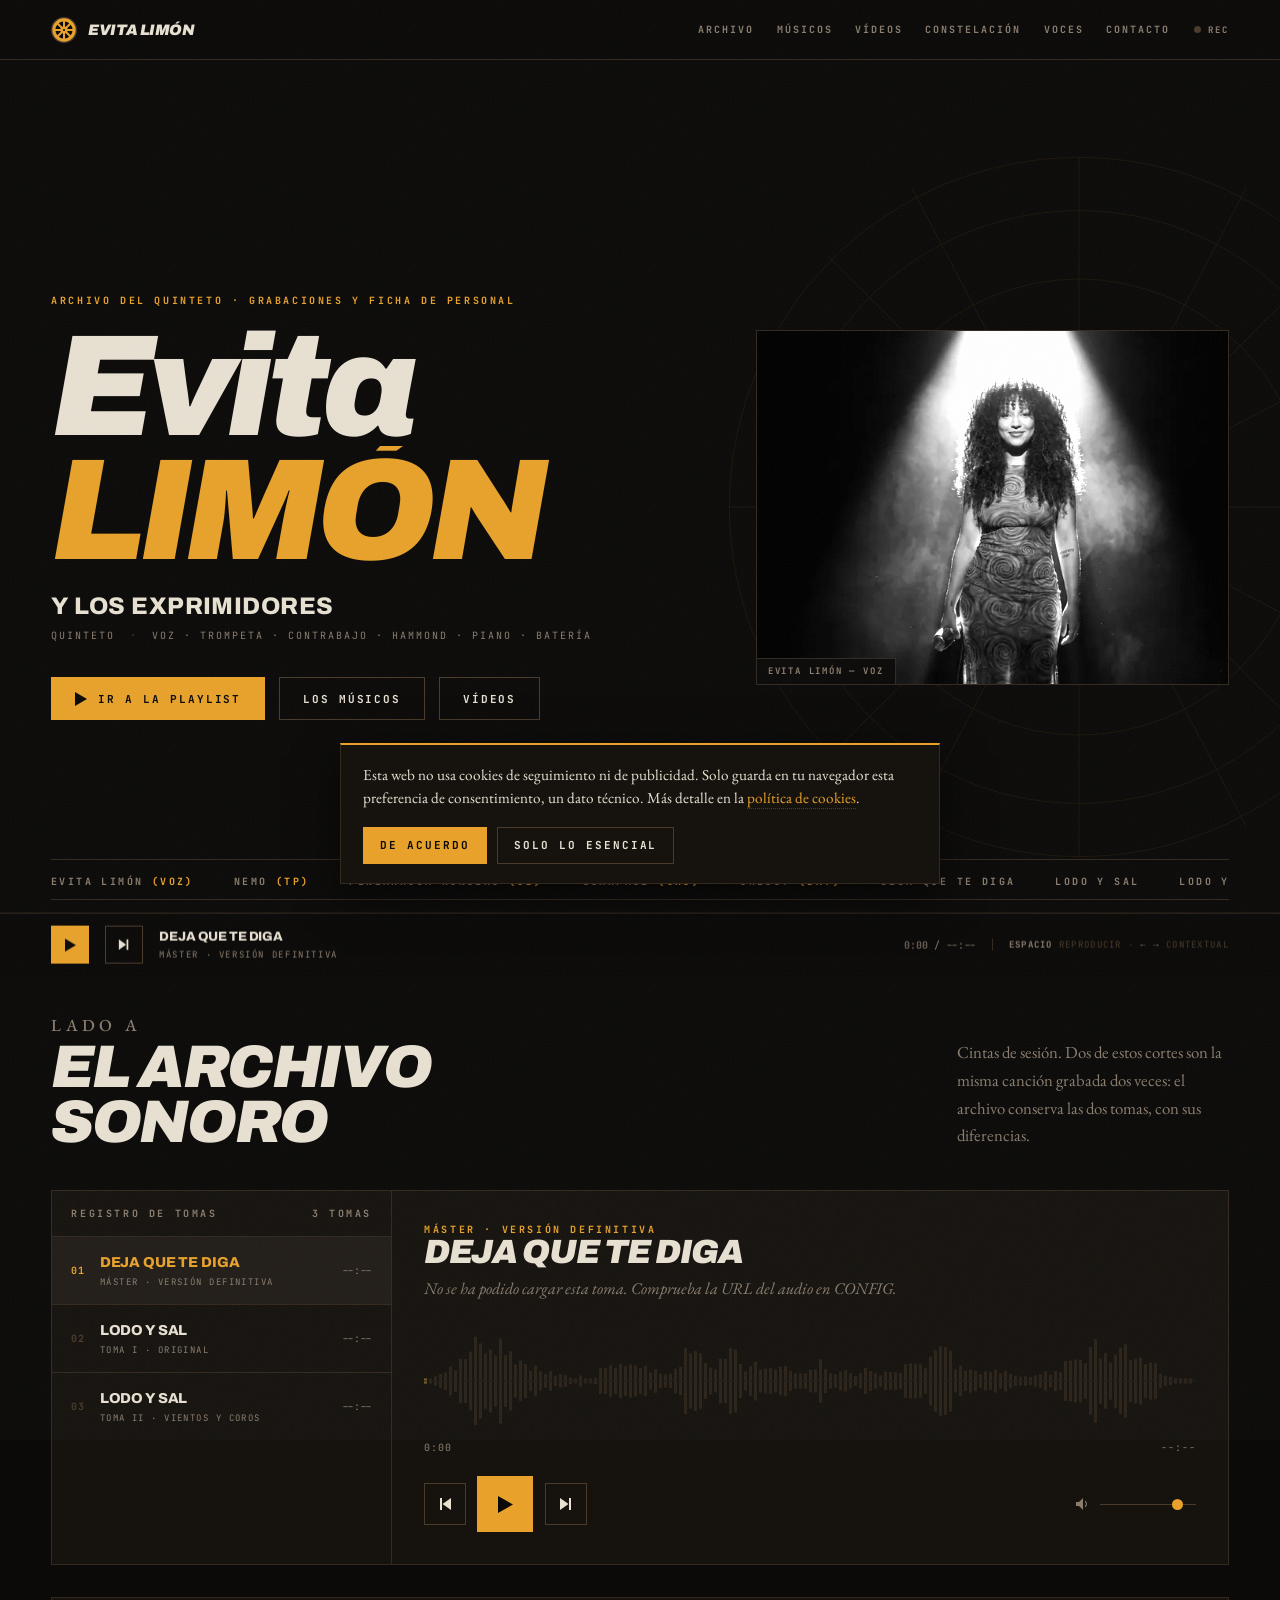
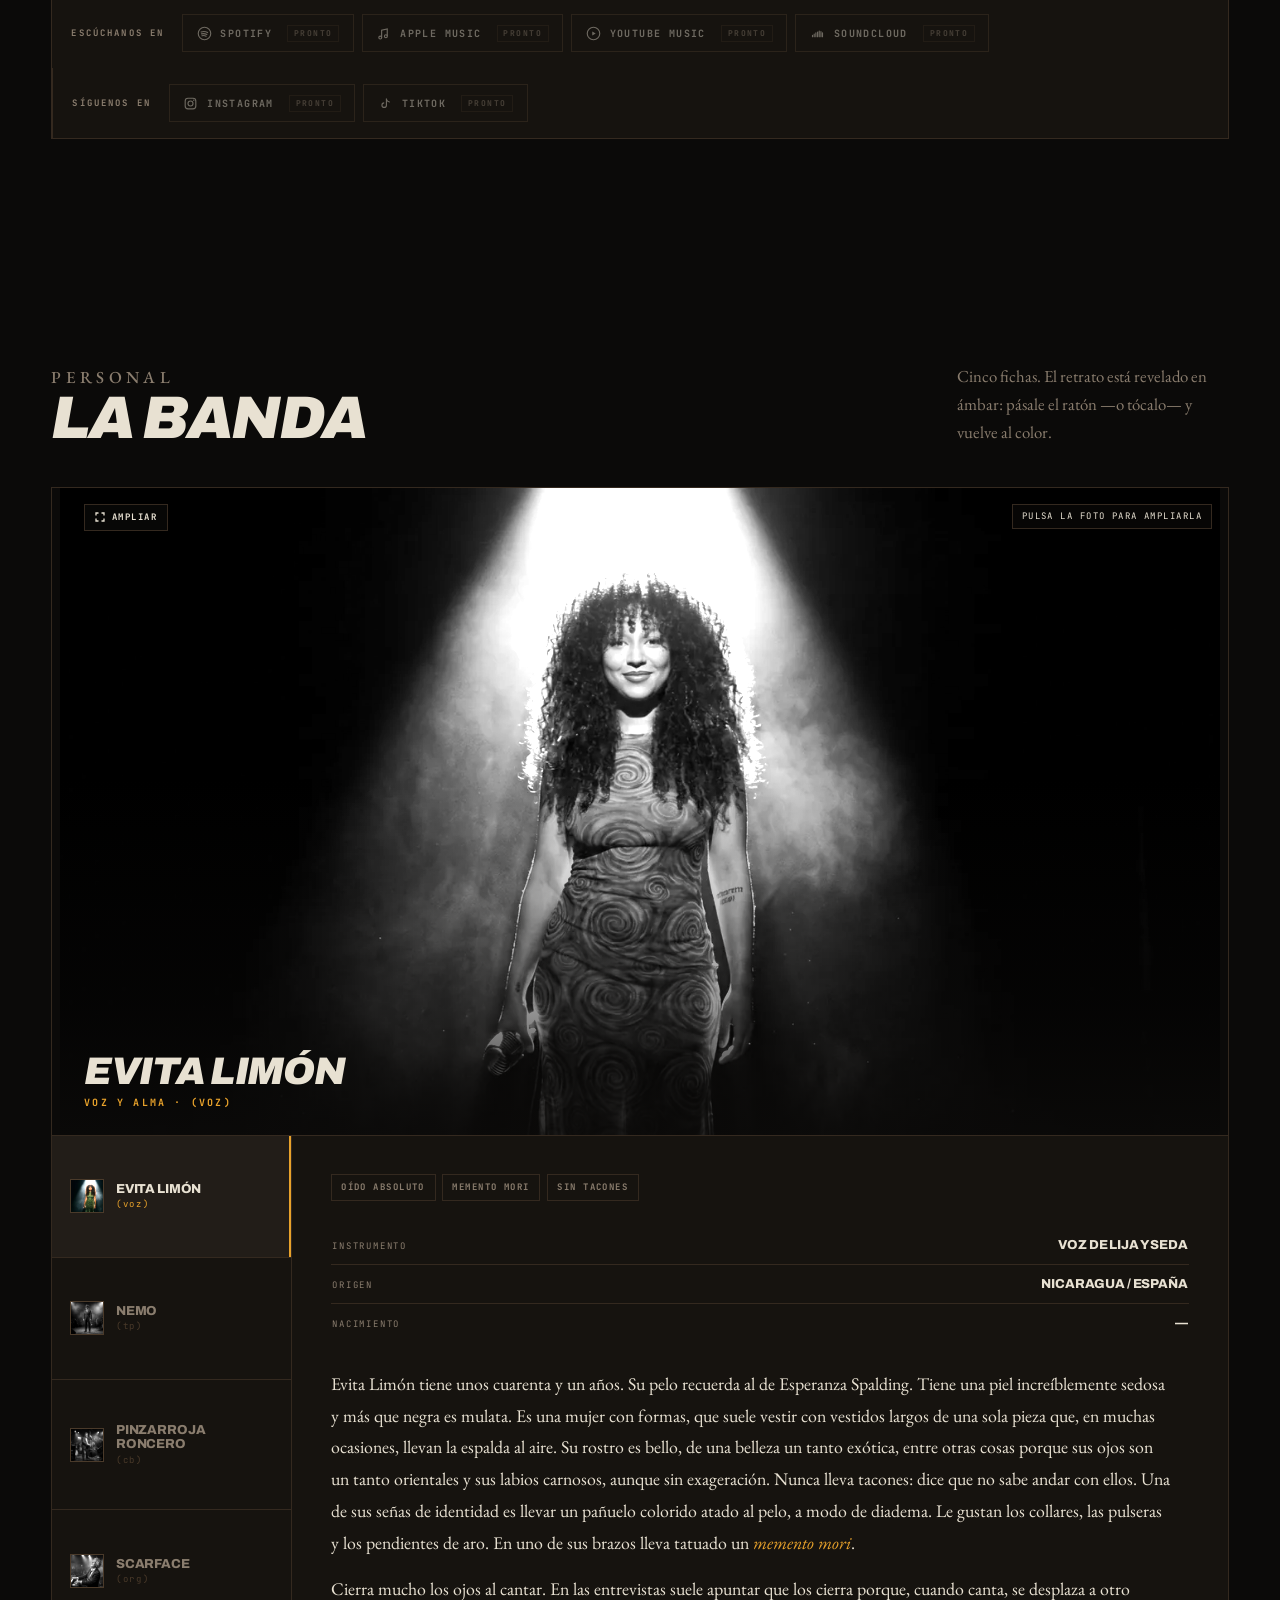
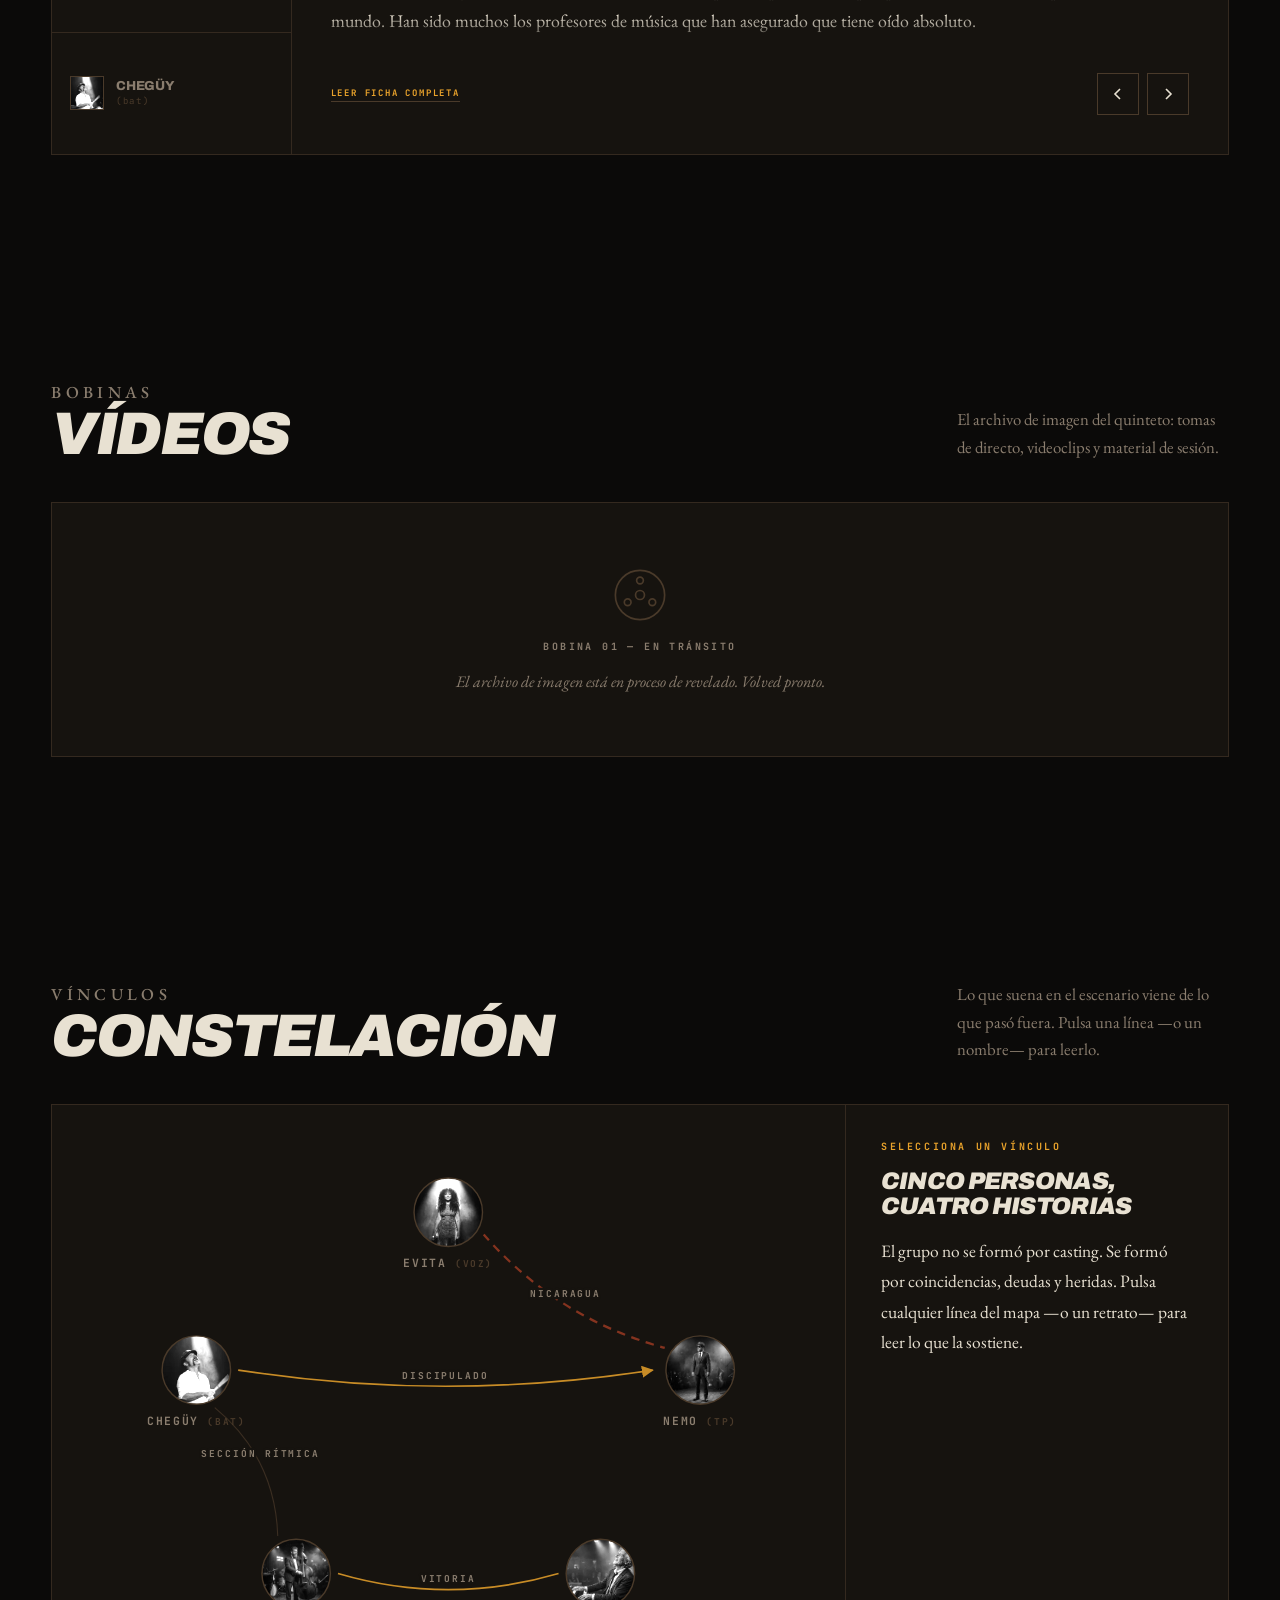
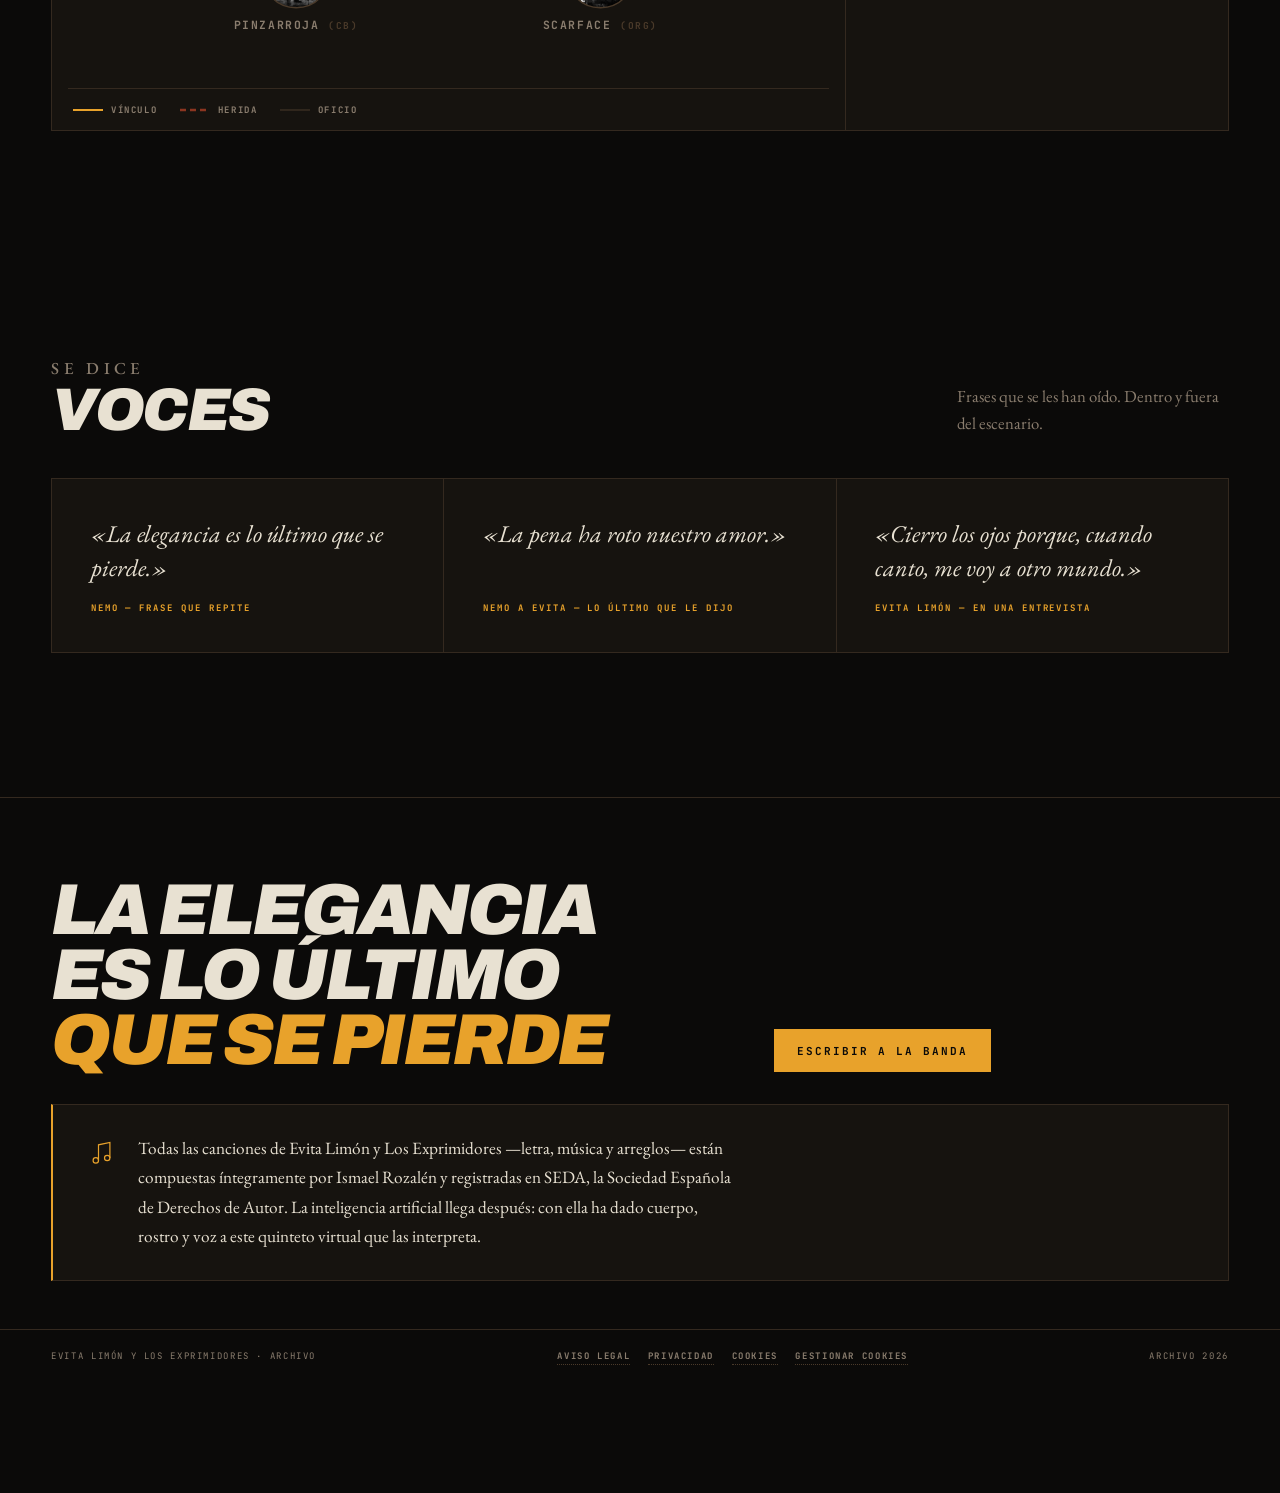
==== index.html @ 7e4791e3 "Add files via upload" ====
<!DOCTYPE html>
<html lang="es">
<head>
<meta charset="utf-8">
<meta name="viewport" content="width=device-width, initial-scale=1">
<title>Evita Limón y Los Exprimidores — Archivo</title>
<meta name="description" content="Archivo sonoro y ficha de personal del quinteto Evita Limón y Los Exprimidores.">
<meta property="og:title" content="Evita Limón y Los Exprimidores">
<meta property="og:description" content="Archivo sonoro y ficha de personal del quinteto.">
<meta property="og:type" content="website">
<link rel="canonical" href="https://evita-limon.com/">
<meta property="og:url" content="https://evita-limon.com/">
<meta property="og:image" content="https://evita-limon.com/img/evita-01-1400.webp">
<link rel="icon" href="data:image/svg+xml,<svg xmlns='http://www.w3.org/2000/svg' viewBox='0 0 100 100'><circle cx='50' cy='50' r='46' fill='%230b0a09'/><circle cx='50' cy='50' r='40' fill='none' stroke='%23e8a22b' stroke-width='4'/><g stroke='%23e8a22b' stroke-width='3'><path d='M50 14V86M14 50H86M25 25L75 75M75 25L25 75'/></g><circle cx='50' cy='50' r='9' fill='%230b0a09' stroke='%23e8a22b' stroke-width='3'/></svg>">

<style>
/* Tipografías autoalojadas (subconjunto latino): la web ya no llama a ningún servidor externo */
@font-face { font-family: 'Archivo'; font-style: italic; font-weight: 800; font-stretch: 100%; font-display: swap; src:url(fonts/Archivo-800i.woff2) format('woff2'); unicode-range: U+0000-00FF, U+0131, U+0152-0153, U+02BB-02BC, U+02C6, U+02DA, U+02DC, U+0304, U+0308, U+0329, U+2000-206F, U+20AC, U+2122, U+2191, U+2193, U+2212, U+2215, U+FEFF, U+FFFD; }
@font-face { font-family: 'Archivo'; font-style: italic; font-weight: 900; font-stretch: 100%; font-display: swap; src:url(fonts/Archivo-900i.woff2) format('woff2'); unicode-range: U+0000-00FF, U+0131, U+0152-0153, U+02BB-02BC, U+02C6, U+02DA, U+02DC, U+0304, U+0308, U+0329, U+2000-206F, U+20AC, U+2122, U+2191, U+2193, U+2212, U+2215, U+FEFF, U+FFFD; }
@font-face { font-family: 'Archivo'; font-style: normal; font-weight: 400; font-stretch: 100%; font-display: swap; src:url(fonts/Archivo-400.woff2) format('woff2'); unicode-range: U+0000-00FF, U+0131, U+0152-0153, U+02BB-02BC, U+02C6, U+02DA, U+02DC, U+0304, U+0308, U+0329, U+2000-206F, U+20AC, U+2122, U+2191, U+2193, U+2212, U+2215, U+FEFF, U+FFFD; }
@font-face { font-family: 'Archivo'; font-style: normal; font-weight: 600; font-stretch: 100%; font-display: swap; src:url(fonts/Archivo-600.woff2) format('woff2'); unicode-range: U+0000-00FF, U+0131, U+0152-0153, U+02BB-02BC, U+02C6, U+02DA, U+02DC, U+0304, U+0308, U+0329, U+2000-206F, U+20AC, U+2122, U+2191, U+2193, U+2212, U+2215, U+FEFF, U+FFFD; }
@font-face { font-family: 'Archivo'; font-style: normal; font-weight: 800; font-stretch: 100%; font-display: swap; src:url(fonts/Archivo-800.woff2) format('woff2'); unicode-range: U+0000-00FF, U+0131, U+0152-0153, U+02BB-02BC, U+02C6, U+02DA, U+02DC, U+0304, U+0308, U+0329, U+2000-206F, U+20AC, U+2122, U+2191, U+2193, U+2212, U+2215, U+FEFF, U+FFFD; }
@font-face { font-family: 'Archivo'; font-style: normal; font-weight: 900; font-stretch: 100%; font-display: swap; src:url(fonts/Archivo-900.woff2) format('woff2'); unicode-range: U+0000-00FF, U+0131, U+0152-0153, U+02BB-02BC, U+02C6, U+02DA, U+02DC, U+0304, U+0308, U+0329, U+2000-206F, U+20AC, U+2122, U+2191, U+2193, U+2212, U+2215, U+FEFF, U+FFFD; }
@font-face { font-family: 'EB Garamond'; font-style: italic; font-weight: 400; font-display: swap; src:url(fonts/EBGaramond-400i.woff2) format('woff2'); unicode-range: U+0000-00FF, U+0131, U+0152-0153, U+02BB-02BC, U+02C6, U+02DA, U+02DC, U+0304, U+0308, U+0329, U+2000-206F, U+20AC, U+2122, U+2191, U+2193, U+2212, U+2215, U+FEFF, U+FFFD; }
@font-face { font-family: 'EB Garamond'; font-style: italic; font-weight: 500; font-display: swap; src:url(fonts/EBGaramond-500i.woff2) format('woff2'); unicode-range: U+0000-00FF, U+0131, U+0152-0153, U+02BB-02BC, U+02C6, U+02DA, U+02DC, U+0304, U+0308, U+0329, U+2000-206F, U+20AC, U+2122, U+2191, U+2193, U+2212, U+2215, U+FEFF, U+FFFD; }
@font-face { font-family: 'EB Garamond'; font-style: normal; font-weight: 400; font-display: swap; src:url(fonts/EBGaramond-400.woff2) format('woff2'); unicode-range: U+0000-00FF, U+0131, U+0152-0153, U+02BB-02BC, U+02C6, U+02DA, U+02DC, U+0304, U+0308, U+0329, U+2000-206F, U+20AC, U+2122, U+2191, U+2193, U+2212, U+2215, U+FEFF, U+FFFD; }
@font-face { font-family: 'EB Garamond'; font-style: normal; font-weight: 500; font-display: swap; src:url(fonts/EBGaramond-500.woff2) format('woff2'); unicode-range: U+0000-00FF, U+0131, U+0152-0153, U+02BB-02BC, U+02C6, U+02DA, U+02DC, U+0304, U+0308, U+0329, U+2000-206F, U+20AC, U+2122, U+2191, U+2193, U+2212, U+2215, U+FEFF, U+FFFD; }
@font-face { font-family: 'JetBrains Mono'; font-style: normal; font-weight: 400; font-display: swap; src:url(fonts/JetBrainsMono-400.woff2) format('woff2'); unicode-range: U+0000-00FF, U+0131, U+0152-0153, U+02BB-02BC, U+02C6, U+02DA, U+02DC, U+0304, U+0308, U+0329, U+2000-206F, U+20AC, U+2122, U+2191, U+2193, U+2212, U+2215, U+FEFF, U+FFFD; }
@font-face { font-family: 'JetBrains Mono'; font-style: normal; font-weight: 700; font-display: swap; src:url(fonts/JetBrainsMono-700.woff2) format('woff2'); unicode-range: U+0000-00FF, U+0131, U+0152-0153, U+02BB-02BC, U+02C6, U+02DA, U+02DC, U+0304, U+0308, U+0329, U+2000-206F, U+20AC, U+2122, U+2191, U+2193, U+2212, U+2215, U+FEFF, U+FFFD; }
</style>

<style>
/* ══════════════════════════════════════════════════════════════════
   SISTEMA — Archivo Exprimidores
   Negro cálido de cinta magnética · ámbar limón · hueso de funda de vinilo
   ══════════════════════════════════════════════════════════════════ */
:root{
  --ink:      #0b0a09;   /* negro cálido, leader de cinta */
  --ink-2:    #16130f;   /* paneles */
  --ink-3:    #221d18;   /* superficies elevadas */
  --line:     #34291f;   /* filete cálido */
  --line-2:   #4a3a2a;
  --muted:    #8a7d6e;   /* metadatos apagados */
  --bone:     #e8e1d2;   /* papel de funda: la prosa vive aquí */
  --amber:    #e8a22b;   /* limón-ámbar */
  --zest:     #f5c542;   /* ralladura, solo acentos vivos */
  --oxblood:  #8c3520;   /* la cicatriz, la herida: uso escasísimo */

  --f-display: 'Archivo', 'Helvetica Neue', Arial, system-ui, sans-serif;
  --f-mono:    'JetBrains Mono', ui-monospace, SFMono-Regular, Menlo, monospace;
  --f-prose:   'EB Garamond', 'Iowan Old Style', Georgia, serif;

  /* archivo en blanco y negro; el color se revela al pasar el cursor */
  --duo: grayscale(1) brightness(1.32) contrast(1.04);
  --duo-off: brightness(1.26) saturate(1.05);

  --pad: clamp(1.25rem, 4vw, 4rem);
  --maxw: 1280px;
  --nav-h: 60px;
}

*{box-sizing:border-box;margin:0;padding:0}
html{scroll-behavior:smooth;scroll-padding-top:calc(var(--nav-h) + 16px);-webkit-text-size-adjust:100%}
body{
  background:var(--ink);color:var(--bone);
  font-family:var(--f-display);
  font-synthesis-weight:none;
  -webkit-font-smoothing:antialiased;
  overflow-x:hidden;
  padding-bottom:96px; /* hueco para el dock */
}
::selection{background:var(--amber);color:var(--ink)}
img{display:block;max-width:100%}
button{font:inherit;color:inherit;background:none;border:0;cursor:pointer}
a{color:inherit;text-decoration:none}
:focus-visible{outline:2px solid var(--zest);outline-offset:3px}

/* — grano de película, fijo sobre todo — */
.grain{
  position:fixed;inset:-60%;z-index:200;pointer-events:none;opacity:.045;
  background-image:url("data:image/svg+xml;utf8,<svg xmlns='http://www.w3.org/2000/svg' width='240' height='240'><filter id='n'><feTurbulence type='fractalNoise' baseFrequency='0.82' numOctaves='3' stitchTiles='stitch'/></filter><rect width='240' height='240' filter='url(%23n)'/></svg>");
  animation:grain 7s steps(8) infinite;
}
@keyframes grain{
  0%{transform:translate(0,0)}   12%{transform:translate(-4%,-3%)}
  25%{transform:translate(3%,-5%)} 37%{transform:translate(-2%,4%)}
  50%{transform:translate(-5%,2%)} 62%{transform:translate(4%,3%)}
  75%{transform:translate(-3%,-4%)} 87%{transform:translate(5%,-2%)}
  100%{transform:translate(0,0)}
}

/* — tipografía compartida — */
.eyebrow{
  font-family:var(--f-mono);font-size:.625rem;font-weight:700;
  letter-spacing:.26em;text-transform:uppercase;color:var(--muted);
}
.eyebrow--amber{color:var(--amber)}
.h-sec{
  font-family:var(--f-display);font-weight:900;font-style:italic;
  font-size:clamp(2rem,5.5vw,3.75rem);letter-spacing:-.04em;
  text-transform:uppercase;line-height:.92;color:var(--bone);
}
.rule{height:1px;background:var(--line);border:0}

/* ══ MARCA: media rodaja de limón que también es un surco de vinilo ══ */
.mark{display:block;overflow:visible}
.mark circle,.mark path,.mark line{vector-effect:non-scaling-stroke}
.mark--spin{animation:spin 6s linear infinite}
@keyframes spin{to{transform:rotate(360deg)}}

/* ══ NAV ══ */
.nav{
  position:sticky;top:0;z-index:100;height:var(--nav-h);
  display:flex;align-items:center;gap:1.5rem;
  padding:0 var(--pad);
  background:color-mix(in srgb, var(--ink) 88%, transparent);
  backdrop-filter:blur(14px) saturate(140%);
  border-bottom:1px solid var(--line);
}
.nav__brand{display:flex;align-items:center;gap:.7rem;flex-shrink:0}
.nav__brand svg{width:26px;height:26px;transform-origin:50% 50%}
.nav__brand b{
  font-weight:900;font-style:italic;text-transform:uppercase;
  letter-spacing:-.03em;font-size:.95rem;
}
.nav__links{display:flex;gap:1.4rem;margin-left:auto}
.nav__links a{
  font-family:var(--f-mono);font-size:.625rem;font-weight:700;
  letter-spacing:.2em;text-transform:uppercase;color:var(--muted);
  padding:.35rem 0;border-bottom:1px solid transparent;transition:color .25s,border-color .25s;
}
.nav__links a:hover{color:var(--bone);border-bottom-color:var(--amber)}
@media(max-width:760px){.nav__links{display:none}.rec{margin-left:auto}}
.rec{
  display:flex;align-items:center;gap:.45rem;flex-shrink:0;
  font-family:var(--f-mono);font-size:.5625rem;font-weight:700;letter-spacing:.2em;
  color:var(--muted);transition:color .3s;
}
.rec__dot{width:7px;height:7px;border-radius:50%;background:var(--line-2);transition:background .3s,box-shadow .3s}
.rec.on{color:var(--zest)}
.rec.on .rec__dot{background:var(--oxblood);box-shadow:0 0 0 0 rgba(140,53,32,.7);animation:blink 1.6s ease-out infinite}
@keyframes blink{
  0%{box-shadow:0 0 0 0 rgba(232,162,43,.6);background:var(--zest)}
  70%{box-shadow:0 0 0 9px rgba(232,162,43,0);background:var(--oxblood)}
  100%{box-shadow:0 0 0 0 rgba(232,162,43,0);background:var(--zest)}
}

/* ══ HERO ══ */
.hero{
  position:relative;padding:clamp(3rem,8vw,6rem) var(--pad) 0;
  max-width:var(--maxw);margin:0 auto;
  min-height:calc(100svh - var(--nav-h));
  display:flex;flex-direction:column;
}
.hero__ghost{
  position:absolute;right:-14%;top:8%;width:min(70vw,760px);opacity:.07;pointer-events:none;
  color:var(--amber);transform-origin:50% 50%;
}
.hero__grid{display:grid;grid-template-columns:1fr;gap:clamp(2rem,5vw,4rem);align-items:center;flex:1;position:relative;z-index:1}
@media(min-width:920px){.hero__grid{grid-template-columns:1.15fr .85fr}}

.hero__title{margin:.9rem 0 0}
.hero__title span{display:block;overflow:hidden;padding:.18em 0 .02em}
.hero__title i{
  display:block;font-style:italic;font-weight:900;
  font-size:clamp(3.4rem,13vw,9rem);line-height:.82;letter-spacing:-.055em;
  color:var(--bone);
  transform:translateY(105%);animation:rise .9s cubic-bezier(.2,.8,.2,1) forwards;
}
.hero__title span:nth-child(2) i{animation-delay:.09s;color:var(--amber)}
@keyframes rise{to{transform:translateY(0)}}
.hero__sub{
  margin-top:1.4rem;font-family:var(--f-display);font-weight:800;
  text-transform:uppercase;letter-spacing:.02em;
  font-size:clamp(1rem,2.4vw,1.5rem);color:var(--bone);
  opacity:0;animation:fade .8s .5s forwards;
}
@keyframes fade{to{opacity:1}}
.hero__meta{
  margin-top:.6rem;display:flex;flex-wrap:wrap;gap:.4rem .9rem;
  opacity:0;animation:fade .8s .65s forwards;
}
.hero__meta span{font-family:var(--f-mono);font-size:.625rem;letter-spacing:.2em;text-transform:uppercase;color:var(--muted)}
.hero__meta span+span::before{content:"·";margin-right:.9rem;color:var(--line-2)}
.hero__cta{
  margin-top:2.2rem;display:flex;flex-wrap:wrap;gap:.9rem;align-items:center;
  opacity:0;animation:fade .8s .8s forwards;
}
.btn{
  display:inline-flex;align-items:center;gap:.7rem;
  padding:.85rem 1.4rem;border:1px solid var(--amber);background:var(--amber);color:var(--ink);
  font-family:var(--f-mono);font-size:.6875rem;font-weight:700;letter-spacing:.18em;text-transform:uppercase;
  transition:transform .18s,background .25s,color .25s;
}
.btn:hover{background:var(--zest);border-color:var(--zest)}
.btn:active{transform:translateY(1px)}
.btn--ghost{background:transparent;color:var(--bone);border-color:var(--line-2)}
.btn--ghost:hover{background:transparent;color:var(--amber);border-color:var(--amber)}

/* — retrato duotono: el archivo es ámbar; tócalo y se vuelve real — */
.plate{position:relative;border:1px solid var(--line);background:var(--ink);overflow:hidden}
.plate img{width:100%;height:100%;object-fit:cover;filter:var(--duo);transition:filter .7s ease, opacity .45s ease}
.plate::before{
  content:"";position:absolute;inset:0;z-index:2;pointer-events:none;
  background:radial-gradient(135% 115% at 45% 40%, transparent 58%, rgba(11,10,9,.62) 100%);
}
.plate.reveal img{filter:var(--duo-off)}
.plate__tag{
  position:absolute;z-index:3;left:0;bottom:0;
  padding:.4rem .7rem;background:var(--ink);border-top:1px solid var(--line);border-right:1px solid var(--line);
  font-family:var(--f-mono);font-size:.5625rem;font-weight:700;letter-spacing:.2em;text-transform:uppercase;color:var(--muted);
}
.hero__plate{aspect-ratio:4/3;max-height:66vh;margin-inline:auto;width:100%}


/* — cinta rodante — */
.ticker{
  margin-top:auto;border-top:1px solid var(--line);border-bottom:1px solid var(--line);
  overflow:hidden;white-space:nowrap;padding:.7rem 0;
}
.ticker__track{display:inline-flex;gap:2.5rem;animation:slide 38s linear infinite;will-change:transform}
.ticker:hover .ticker__track{animation-play-state:paused}
.ticker b{
  font-family:var(--f-mono);font-size:.625rem;font-weight:700;letter-spacing:.24em;text-transform:uppercase;color:var(--muted);
}
.ticker b em{font-style:normal;color:var(--amber)}
@keyframes slide{to{transform:translateX(-50%)}}

/* ══ SECCIONES ══ */
.sec{max-width:var(--maxw);margin:0 auto;padding:clamp(4rem,10vw,7rem) var(--pad)}
.sec__head{display:flex;align-items:flex-end;justify-content:space-between;gap:2rem;flex-wrap:wrap;margin-bottom:2.5rem}
.sec__head p{max-width:34ch;font-family:var(--f-prose);font-size:1.05rem;line-height:1.65;color:var(--muted)}

/* ══ ARCHIVO SONORO ══ */
.studio{
  display:grid;grid-template-columns:1fr;gap:0;
  border:1px solid var(--line);background:var(--ink-2);
}
@media(min-width:920px){.studio{grid-template-columns:340px 1fr}}

.tape{border-bottom:1px solid var(--line)}
@media(min-width:920px){.tape{border-bottom:0;border-right:1px solid var(--line)}}
.tape__hd{padding:1rem 1.2rem;border-bottom:1px solid var(--line);display:flex;justify-content:space-between;align-items:center}
.take{
  width:100%;display:grid;grid-template-columns:auto 1fr auto;gap:.9rem;align-items:center;
  padding:1rem 1.2rem;border-bottom:1px solid var(--line);text-align:left;
  transition:background .2s;
}
.take:last-child{border-bottom:0}
.take:hover{background:var(--ink-3)}
.take__n{font-family:var(--f-mono);font-size:.625rem;font-weight:700;color:var(--line-2);letter-spacing:.1em;transition:color .2s}
.take__t{font-weight:800;text-transform:uppercase;letter-spacing:-.01em;font-size:.9rem;line-height:1.2}
.take__k{display:block;font-family:var(--f-mono);font-size:.5625rem;font-weight:400;letter-spacing:.16em;color:var(--muted);margin-top:.3rem;text-transform:uppercase}
.take__d{font-family:var(--f-mono);font-size:.625rem;color:var(--muted)}
.take.on{background:var(--ink-3)}
.take.on .take__n{color:var(--amber)}
.take.on .take__t{color:var(--amber)}
.take__bars{display:inline-flex;gap:2px;align-items:flex-end;height:11px;width:13px}
.take__bars i{width:2px;background:var(--amber);height:20%;border-radius:1px}
.take.on.playing .take__bars i:nth-child(1){animation:eq .7s ease-in-out infinite alternate}
.take.on.playing .take__bars i:nth-child(2){animation:eq .55s .1s ease-in-out infinite alternate}
.take.on.playing .take__bars i:nth-child(3){animation:eq .82s .2s ease-in-out infinite alternate}
@keyframes eq{to{height:100%}}

.deck{padding:clamp(1.2rem,3vw,2rem);display:flex;flex-direction:column;gap:1.4rem}
.deck__now{display:flex;justify-content:space-between;align-items:flex-start;gap:1rem;flex-wrap:wrap}
.deck__title{font-weight:900;font-style:italic;text-transform:uppercase;letter-spacing:-.03em;font-size:clamp(1.4rem,3.4vw,2.1rem);line-height:1}
.deck__desc{font-family:var(--f-prose);font-style:italic;color:var(--muted);margin-top:.5rem;font-size:1.02rem}
canvas#wave{width:100%;height:120px;display:block;cursor:pointer;touch-action:none}
.deck__times{display:flex;justify-content:space-between;font-family:var(--f-mono);font-size:.625rem;color:var(--muted);letter-spacing:.1em}
.deck__ctrl{display:flex;align-items:center;gap:.7rem;flex-wrap:wrap}
.ico{
  width:42px;height:42px;display:grid;place-items:center;
  border:1px solid var(--line-2);color:var(--bone);transition:.2s;
}
.ico:hover{border-color:var(--amber);color:var(--amber)}
.ico--main{width:56px;height:56px;background:var(--amber);border-color:var(--amber);color:var(--ink)}
.ico--main:hover{background:var(--zest);border-color:var(--zest);color:var(--ink)}
.vol{display:flex;align-items:center;gap:.6rem;margin-left:auto}
input[type=range]{
  -webkit-appearance:none;appearance:none;width:96px;height:1px;background:var(--line-2);cursor:pointer;
}
input[type=range]::-webkit-slider-thumb{-webkit-appearance:none;width:11px;height:11px;background:var(--amber);border-radius:50%;cursor:pointer}
input[type=range]::-moz-range-thumb{width:11px;height:11px;background:var(--amber);border:0;border-radius:50%;cursor:pointer}

/* ══ CLIP DE 35 MM (botón dentro del retrato) ══ */
.clips{
  position:absolute;z-index:4;right:clamp(.8rem,2vw,1.4rem);top:50%;transform:translateY(-50%);
  display:flex;flex-direction:column;gap:.6rem;
}
.clipbtn{
  display:flex;flex-direction:column;align-items:center;gap:2px;
  width:52px;padding:.45rem .3rem .4rem;
  background:rgba(11,10,9,.78);border:1px solid var(--line-2);
  color:var(--amber);cursor:pointer;
  transition:border-color .25s,background .25s,transform .18s;
}
.clipbtn:hover{border-color:var(--amber);background:rgba(11,10,9,.92);transform:translateY(-50%) scale(1.05)}
.clips .clipbtn:hover{transform:scale(1.06)}
.clipbtn svg{width:34px;height:44px;display:block}
.clipbtn b{
  font-family:var(--f-mono);font-size:.5rem;font-weight:700;letter-spacing:.22em;text-transform:uppercase;
  color:var(--bone);
}
.clipbtn.on{border-color:var(--amber);background:var(--ink)}

/* escenario en modo película */
.card__plate video{
  position:absolute;inset:0;width:100%;height:100%;object-fit:contain;background:var(--ink);
}
.card__plate.film .plate img{display:none}
.card__plate.film .plate::before{background:none}
.card__plate:not(.film) video{display:none}
.film-exit{
  position:absolute;z-index:5;left:clamp(1rem,3vw,2rem);top:1rem;
  display:none;align-items:center;gap:.5rem;
  padding:.45rem .7rem;background:rgba(11,10,9,.78);border:1px solid var(--line);
  font-family:var(--f-mono);font-size:.5625rem;font-weight:700;letter-spacing:.18em;text-transform:uppercase;color:var(--bone);
  transition:.2s;
}
.film-exit:hover{border-color:var(--amber);color:var(--amber)}
.card__plate.film .film-exit{display:inline-flex}
.card__plate.film~.card__hint{display:none}
.card__plate.film #zoom{display:none}

/* ══ ESCÚCHANOS / SÍGUENOS ══ */
.listen{
  margin-top:2rem;border:1px solid var(--line);background:var(--ink-2);
  display:flex;flex-wrap:wrap;align-items:stretch;
}
.listen__grp{display:flex;flex-wrap:wrap;align-items:center;gap:.5rem;padding:1rem 1.2rem}
.listen__grp+.listen__grp{border-left:1px solid var(--line)}
@media(max-width:700px){
  .listen{flex-direction:column}
  .listen__grp+.listen__grp{border-left:0;border-top:1px solid var(--line)}
}
.listen__lbl{
  font-family:var(--f-mono);font-size:.5625rem;font-weight:700;letter-spacing:.24em;
  text-transform:uppercase;color:var(--muted);margin-right:.6rem;
}
.plat{
  display:inline-flex;align-items:center;gap:.55rem;
  padding:.6rem .85rem;border:1px solid var(--line-2);color:var(--bone);
  font-family:var(--f-mono);font-size:.625rem;font-weight:700;letter-spacing:.14em;text-transform:uppercase;
  transition:border-color .2s,color .2s,transform .15s;
}
.plat svg{width:15px;height:15px;flex-shrink:0}
.plat:hover{border-color:var(--amber);color:var(--amber)}
.plat:active{transform:translateY(1px)}
.plat--soon{opacity:.42;cursor:default;pointer-events:none}
.plat--soon i{
  font-style:normal;margin-left:.4rem;padding:.15rem .35rem;
  border:1px solid var(--line);color:var(--muted);font-size:.5rem;letter-spacing:.18em;
}

/* ══ CRÉDITO DE AUTORÍA ══ */
.credit{max-width:var(--maxw);margin:0 auto;padding:0 var(--pad) clamp(2rem,5vw,3rem)}
.credit__in{
  border:1px solid var(--line);border-left:2px solid var(--amber);background:var(--ink-2);
  padding:clamp(1.2rem,3vw,1.8rem) clamp(1.4rem,3.5vw,2.2rem);
  display:flex;gap:1.2rem;align-items:flex-start;
}
.credit__in svg{width:30px;height:30px;flex-shrink:0;color:var(--amber);margin-top:.2rem}
.credit__in p{font-family:var(--f-prose);font-size:1.08rem;line-height:1.7;color:var(--bone);max-width:75ch}

/* ══ PERSONAL ══ */
.crew{display:block;border:1px solid var(--line);background:var(--ink-2)}
.crew__body{display:grid;grid-template-columns:1fr}
.roster{display:flex;overflow-x:auto;border-bottom:1px solid var(--line);scrollbar-width:none}
.roster::-webkit-scrollbar{display:none}
@media(min-width:1000px){
  .crew__body{grid-template-columns:240px 1fr}
  .roster{flex-direction:column;border-bottom:0;border-right:1px solid var(--line);overflow:visible}
}
.name{
  flex:1 0 auto;display:flex;align-items:center;gap:.75rem;
  padding:.95rem 1.1rem;border-right:1px solid var(--line);
  text-align:left;position:relative;transition:background .25s;white-space:nowrap;
}
@media(min-width:1000px){
  .name{border-right:0;border-bottom:1px solid var(--line);white-space:normal}
  .name:last-child{border-bottom:0}
}
.name:hover{background:var(--ink-3)}
.name__pic{width:34px;height:34px;flex-shrink:0;overflow:hidden;border:1px solid var(--line-2)}
.name__pic img{width:100%;height:100%;object-fit:cover;filter:var(--duo);transition:filter .4s}
.name__t{display:block;font-weight:800;font-size:.8125rem;text-transform:uppercase;letter-spacing:-.01em;color:var(--muted);transition:color .25s}
.name__a{display:block;font-family:var(--f-mono);font-size:.5625rem;letter-spacing:.2em;color:var(--line-2);margin-top:.15rem;transition:color .25s}
.name.on{background:var(--ink-3)}
.name.on .name__t{color:var(--bone)}
.name.on .name__a{color:var(--amber)}
.name.on .name__pic img{filter:var(--duo-off)}
.name.on::after{
  content:"";position:absolute;left:0;right:0;bottom:0;height:2px;background:var(--amber);
}
@media(min-width:1000px){.name.on::after{left:auto;top:0;bottom:0;width:2px;height:auto;right:0}}
.file{min-height:420px}

.card__plate{
  position:relative;border-bottom:1px solid var(--line);background:var(--ink);overflow:hidden;
  width:100%;                            /* sin esto, max-height le encoge también el ancho */
  aspect-ratio:var(--ar, 1.78);          /* --ar lo pone el JS: la proporción de esta foto */
  max-height:min(72vh, 660px);
  min-height:200px;
}
.card__plate .plate{position:absolute;inset:0;border:0}
.card__plate .plate img{object-fit:contain}   /* entera, sin recortar */
.card__plate .plate::before{
  background:linear-gradient(to top, rgba(11,10,9,.9) 0%, rgba(11,10,9,.42) 20%, transparent 55%);
}
.card__id{position:absolute;z-index:3;left:clamp(1rem,3vw,2rem);bottom:clamp(1rem,2.5vw,1.6rem);right:1.4rem}
.card__id h3{font-weight:900;font-style:italic;text-transform:uppercase;letter-spacing:-.035em;font-size:clamp(1.6rem,3.4vw,2.4rem);line-height:.95}
.card__id p{font-family:var(--f-mono);font-size:.625rem;font-weight:700;letter-spacing:.22em;text-transform:uppercase;color:var(--amber);margin-top:.4rem}
.card__hint{
  position:absolute;z-index:3;right:1rem;top:1rem;pointer-events:none;
  font-family:var(--f-mono);font-size:.5625rem;letter-spacing:.16em;text-transform:uppercase;
  color:var(--bone);background:rgba(11,10,9,.66);padding:.35rem .55rem;border:1px solid var(--line);
  transition:opacity .4s;
}
.plate.reveal+.card__hint{opacity:0}

/* lupa sobre la foto grande (dentro de .plate, para no romper el hover) */
.zoom{
  position:absolute;z-index:4;left:clamp(1rem,3vw,2rem);top:1rem;
  display:inline-flex;align-items:center;gap:.45rem;
  padding:.42rem .6rem;background:rgba(11,10,9,.7);border:1px solid var(--line);
  font-family:var(--f-mono);font-size:.5625rem;font-weight:700;letter-spacing:.16em;text-transform:uppercase;
  color:var(--bone);transition:.2s;
}
.zoom:hover{border-color:var(--amber);color:var(--amber);background:rgba(11,10,9,.9)}

/* tira de contactos: los fotogramas de este músico */
.strip{display:flex;overflow-x:auto;background:var(--ink);border-bottom:1px solid var(--line);scrollbar-width:thin;scrollbar-color:var(--line-2) transparent}
.strip[hidden]{display:none}
.strip::-webkit-scrollbar{height:3px}
.strip::-webkit-scrollbar-thumb{background:var(--line-2)}
.frame{
  position:relative;flex:0 0 auto;width:108px;aspect-ratio:16/10;
  border-right:1px solid var(--line);overflow:hidden;isolation:isolate;
}
.frame img{width:100%;height:100%;object-fit:cover;filter:var(--duo);transition:filter .35s}
.frame b{
  position:absolute;z-index:2;left:6px;top:5px;
  font-family:var(--f-mono);font-size:.5rem;font-weight:700;letter-spacing:.14em;
  color:var(--bone);text-shadow:0 1px 3px rgba(0,0,0,.95);
}
.frame:hover img{filter:var(--duo-off)}
.frame.on img{filter:var(--duo-off)}
.frame.on{box-shadow:inset 0 0 0 2px var(--amber)}

/* visor a pantalla completa: aquí la foto sí sale en color y a tamaño real */
.lb{
  position:fixed;inset:0;z-index:400;display:flex;flex-direction:column;gap:1rem;
  padding:clamp(1rem,4vw,2.5rem);background:rgba(11,10,9,.97);backdrop-filter:blur(8px);
}
.lb[hidden]{display:none}
.lb__stage{flex:1;min-height:0;display:grid;place-items:center}
.lb__stage img{max-width:100%;max-height:100%;object-fit:contain;border:1px solid var(--line)}
.lb__bar{display:flex;align-items:center;justify-content:center;gap:1.2rem}
.lb__cap{
  font-family:var(--f-mono);font-size:.5625rem;font-weight:700;letter-spacing:.2em;text-transform:uppercase;
  color:var(--muted);text-align:center;
}
.lb__nav{
  width:44px;height:44px;flex-shrink:0;display:grid;place-items:center;
  border:1px solid var(--line-2);color:var(--bone);font-size:1.35rem;line-height:1;transition:.2s;
}
.lb__nav:hover{border-color:var(--amber);color:var(--amber)}
.lb__nav[hidden]{display:none}
.lb__x{
  position:absolute;z-index:2;top:clamp(.75rem,3vw,1.5rem);right:clamp(1rem,4vw,2.5rem);padding:.5rem;
  font-family:var(--f-mono);font-size:.625rem;font-weight:700;letter-spacing:.2em;text-transform:uppercase;color:var(--muted);
}
.lb__x:hover{color:var(--amber)}

.file{padding:clamp(1.4rem,3vw,2.4rem);display:flex;flex-direction:column;gap:1.6rem;background:var(--ink-2)}
.chips{display:flex;flex-wrap:wrap;gap:.4rem}
.chip{
  font-family:var(--f-mono);font-size:.5625rem;font-weight:700;letter-spacing:.16em;text-transform:uppercase;
  padding:.4rem .6rem;border:1px solid var(--line);color:var(--muted);
}
.rows{display:grid;gap:1px;background:var(--line)}
.row{display:flex;justify-content:space-between;gap:1rem;padding:.75rem .1rem;background:var(--ink-2)}
.row dt{font-family:var(--f-mono);font-size:.5625rem;letter-spacing:.2em;text-transform:uppercase;color:var(--muted);padding-top:2px}
.row dd{font-weight:800;font-size:.8125rem;text-transform:uppercase;letter-spacing:-.01em;text-align:right}
.bio{
  font-family:var(--f-prose);font-size:1.115rem;line-height:1.78;color:var(--bone);
  max-height:280px;overflow-y:auto;padding-right:1rem;
  scrollbar-width:thin;scrollbar-color:var(--line-2) transparent;
  -webkit-mask-image:linear-gradient(to bottom,#000 88%,transparent);
          mask-image:linear-gradient(to bottom,#000 88%,transparent);
}
.bio.open{max-height:none;-webkit-mask-image:none;mask-image:none}
.bio::-webkit-scrollbar{width:3px}
.bio::-webkit-scrollbar-thumb{background:var(--line-2)}
.bio p+p{margin-top:.9rem}
.bio em{color:var(--amber);font-style:italic}
.xref{
  font-family:inherit;font-size:inherit;color:var(--amber);
  border-bottom:1px dotted var(--line-2);padding:0;cursor:pointer;transition:border-color .2s;
}
.xref:hover{border-bottom-color:var(--amber)}
.file__foot{display:flex;justify-content:space-between;align-items:center;gap:1rem;margin-top:auto;flex-wrap:wrap}
.pager{display:flex;gap:.5rem}
.more{font-family:var(--f-mono);font-size:.5625rem;font-weight:700;letter-spacing:.2em;text-transform:uppercase;color:var(--amber);border-bottom:1px solid var(--line-2);padding-bottom:2px}
.more:hover{border-bottom-color:var(--amber)}

/* ══ CONSTELACIÓN ══ */
.const{display:grid;grid-template-columns:1fr;border:1px solid var(--line);background:var(--ink-2)}
@media(min-width:900px){.const{grid-template-columns:1.35fr .65fr}}
.const__map{padding:1rem 1rem 0;border-bottom:1px solid var(--line);display:flex;flex-direction:column}
@media(min-width:900px){.const__map{border-bottom:0;border-right:1px solid var(--line)}}
.const__map svg{width:100%;height:auto;display:block;overflow:visible}

.node{cursor:pointer}
.node image{filter:grayscale(1) brightness(1.32);transition:filter .4s}
.node .ring{fill:none;stroke:var(--line-2);stroke-width:1.5;transition:stroke .3s,stroke-width .3s}
.node text{font-family:var(--f-mono);font-size:12px;font-weight:700;letter-spacing:.14em;text-transform:uppercase;fill:var(--muted);transition:fill .3s}
.node tspan.abbr{fill:var(--line-2);font-size:10px}
.node:hover image,.node.on image{filter:var(--duo-off)}
.node:hover .ring,.node.on .ring{stroke:var(--amber);stroke-width:2}
.node:hover text,.node.on text{fill:var(--bone)}

.edge{fill:none;transition:stroke .3s,stroke-width .3s,opacity .3s}
.edge-hit{stroke:transparent;stroke-width:30;fill:none;cursor:pointer}
.edge-lbl{font-family:var(--f-mono);font-size:10px;font-weight:700;letter-spacing:.2em;text-transform:uppercase;fill:var(--muted);transition:fill .3s;paint-order:stroke;stroke:var(--ink-2);stroke-width:5px;stroke-linejoin:round}
.eg{cursor:pointer}
.eg.on .edge{stroke:var(--zest)!important;stroke-width:2.8!important;opacity:1!important}
.eg.on .edge-lbl{fill:var(--zest)}
.eg:hover .edge{opacity:1}
.eg:hover .edge-lbl{fill:var(--bone)}

/* leyenda de los tipos de línea */
.leg{
  display:flex;gap:1.4rem;flex-wrap:wrap;align-items:center;
  padding:.9rem .3rem;margin-top:.4rem;border-top:1px solid var(--line);
  font-family:var(--f-mono);font-size:.5625rem;font-weight:700;letter-spacing:.18em;text-transform:uppercase;color:var(--muted);
}
.leg span{display:inline-flex;align-items:center;gap:.5rem}
.leg svg{width:30px;height:8px;flex-shrink:0}

/* panel de lectura */
.const__note{padding:clamp(1.4rem,3vw,2.2rem);display:flex;flex-direction:column;gap:1rem;min-height:280px}
.const__note h4{font-weight:900;font-style:italic;text-transform:uppercase;letter-spacing:-.03em;font-size:1.5rem;line-height:1.05}
.const__note .body{font-family:var(--f-prose);font-size:1.09rem;line-height:1.75;color:var(--bone)}
.const__note .body em{color:var(--amber);font-style:italic}
.pair{display:flex;align-items:center;gap:.6rem}
.pair figure{width:46px;height:46px;overflow:hidden;border:1px solid var(--line-2);flex-shrink:0}
.pair img{width:100%;height:100%;object-fit:cover}
.pair i{color:var(--line-2);font-style:normal}
.pair[hidden]{display:none}

/* en pantallas estrechas, el mapa se convierte en tarjetas de historia */
.stories{display:none}
@media(max-width:899px){
  .const__map,.const__note{display:none}
  .stories{display:block}
  .const{border:0;background:transparent}
}
.story{border:1px solid var(--line);background:var(--ink-2)}
.story+.story{margin-top:-1px}
.story summary{
  list-style:none;cursor:pointer;display:flex;align-items:center;gap:.9rem;padding:1rem 1.1rem;
}
.story summary::-webkit-details-marker{display:none}
.story summary .pair figure{width:38px;height:38px}
.story summary .pair img{filter:var(--duo)}
.story[open] summary .pair img{filter:var(--duo-off)}
.story__t b{display:block;font-weight:800;font-size:.85rem;text-transform:uppercase;letter-spacing:-.01em}
.story__t span{font-family:var(--f-mono);font-size:.5625rem;letter-spacing:.2em;text-transform:uppercase;color:var(--amber)}
.story__arrow{margin-left:auto;color:var(--muted);transition:transform .3s}
.story[open] .story__arrow{transform:rotate(180deg)}
.story__body{padding:0 1.1rem 1.2rem;font-family:var(--f-prose);font-size:1.05rem;line-height:1.7;color:var(--bone)}
.story__body em{color:var(--amber);font-style:italic}

/* ══ VOCES ══ */
.voices{display:grid;gap:1px;background:var(--line);border:1px solid var(--line)}
@media(min-width:820px){.voices{grid-template-columns:repeat(3,1fr)}}
.voice{background:var(--ink-2);padding:clamp(1.6rem,3vw,2.4rem);display:flex;flex-direction:column;gap:1rem;transition:background .3s}
.voice:hover{background:var(--ink-3)}
.voice q{font-family:var(--f-prose);font-style:italic;font-size:clamp(1.2rem,2.2vw,1.5rem);line-height:1.42;color:var(--bone);quotes:"«" "»"}
.voice cite{font-family:var(--f-mono);font-size:.5625rem;font-weight:700;letter-spacing:.22em;text-transform:uppercase;color:var(--amber);font-style:normal;margin-top:auto}

/* ══ VÍDEOS ══ */
.reels{display:grid;gap:1px;background:var(--line);border:1px solid var(--line)}
@media(min-width:820px){.reels{grid-template-columns:repeat(3,1fr)}}
.reel{background:var(--ink-2);text-align:left;transition:background .3s;display:flex;flex-direction:column}
.reel:hover{background:var(--ink-3)}
.reel__poster{position:relative;aspect-ratio:16/9;overflow:hidden;border-bottom:1px solid var(--line)}
.reel__poster img{width:100%;height:100%;object-fit:cover;filter:var(--duo);transition:filter .5s}
.reel:hover .reel__poster img{filter:var(--duo-off)}
.reel__play{position:absolute;inset:0;display:grid;place-items:center;pointer-events:none}
.reel__play i{
  width:56px;height:56px;border-radius:50%;display:grid;place-items:center;
  background:rgba(11,10,9,.7);border:1px solid var(--amber);color:var(--amber);transition:.25s;
}
.reel:hover .reel__play i{background:var(--amber);color:var(--ink)}
.reel__meta{padding:1rem 1.2rem;display:flex;flex-direction:column;gap:.3rem}
.reel__meta b{font-weight:800;text-transform:uppercase;letter-spacing:-.01em;font-size:.9rem}
.reel__meta span{font-family:var(--f-mono);font-size:.5625rem;letter-spacing:.18em;text-transform:uppercase;color:var(--muted)}
.reel--empty{
  grid-column:1/-1;background:var(--ink-2);padding:clamp(2.5rem,6vw,4rem);
  display:flex;flex-direction:column;align-items:center;gap:1.1rem;text-align:center;
}
.reel--empty svg{width:56px;height:56px;color:var(--line-2)}
.reel--empty p{font-family:var(--f-mono);font-size:.625rem;font-weight:700;letter-spacing:.24em;text-transform:uppercase;color:var(--muted)}
.reel--empty em{font-family:var(--f-prose);font-style:italic;font-size:1rem;color:var(--muted);letter-spacing:0;text-transform:none}

/* visor de vídeo */
.vlb{position:fixed;inset:0;z-index:400;display:flex;flex-direction:column;gap:1rem;padding:clamp(1rem,4vw,2.5rem);background:rgba(11,10,9,.97);backdrop-filter:blur(8px)}
.vlb[hidden]{display:none}
.vlb__stage{flex:1;min-height:0;display:grid;place-items:center}
.vlb__stage video{max-width:100%;max-height:100%;border:1px solid var(--line);background:#000}

/* ══ VOLVER ARRIBA ══ */
.btt{
  position:fixed;right:1rem;bottom:5.6rem;z-index:140;
  width:46px;height:46px;border-radius:50%;
  border:1px solid var(--line-2);background:color-mix(in srgb, var(--ink) 82%, transparent);
  backdrop-filter:blur(8px);color:var(--bone);
  display:grid;place-items:center;
  opacity:0;pointer-events:none;transform:translateY(8px);
  transition:opacity .35s,transform .35s,border-color .2s,color .2s;
}
.btt.show{opacity:1;pointer-events:auto;transform:none}
.btt:hover{border-color:var(--amber);color:var(--amber)}

/* ══ AVISO DE COOKIES ══ */
.cook{
  position:fixed;left:1rem;right:1rem;bottom:1rem;z-index:320;
  max-width:600px;margin-inline:auto;
  background:var(--ink-2);border:1px solid var(--line);border-top:2px solid var(--amber);
  padding:1.2rem 1.4rem;display:flex;flex-direction:column;gap:1rem;
  box-shadow:0 12px 40px rgba(0,0,0,.55);
}
.cook[hidden]{display:none}
.cook p{font-family:var(--f-prose);font-size:.95rem;line-height:1.55;color:var(--bone)}
.cook p a{color:var(--amber);border-bottom:1px dotted var(--line-2)}
.cook__row{display:flex;gap:.6rem;flex-wrap:wrap}
.cook .btn{padding:.65rem 1rem}

/* ══ PIE ══ */
.foot{border-top:1px solid var(--line);margin-top:2rem}
.foot__in{max-width:var(--maxw);margin:0 auto;padding:clamp(3rem,7vw,5rem) var(--pad) 2rem;display:grid;gap:2.5rem}
@media(min-width:820px){.foot__in{grid-template-columns:1.2fr .8fr;align-items:end}}
.foot h2{font-weight:900;font-style:italic;text-transform:uppercase;letter-spacing:-.045em;font-size:clamp(2rem,6vw,4.5rem);line-height:.9}
.foot h2 em{color:var(--amber);font-style:italic}
.foot__cta{display:flex;flex-direction:column;gap:1rem;align-items:flex-start}
.foot__legal{
  max-width:var(--maxw);margin:0 auto;padding:1.2rem var(--pad) 2rem;border-top:1px solid var(--line);
  display:flex;justify-content:space-between;gap:1rem;flex-wrap:wrap;
}
.foot__legal p{font-family:var(--f-mono);font-size:.5625rem;letter-spacing:.18em;text-transform:uppercase;color:var(--muted)}
.foot__nav{display:flex;gap:1.1rem;flex-wrap:wrap;align-items:center}
.foot__nav a,.foot__nav button{
  font-family:var(--f-mono);font-size:.5625rem;font-weight:700;letter-spacing:.18em;text-transform:uppercase;
  color:var(--muted);border-bottom:1px dotted var(--line-2);padding-bottom:2px;transition:color .2s,border-color .2s;
}
.foot__nav a:hover,.foot__nav button:hover{color:var(--amber);border-bottom-color:var(--amber)}

/* ══ DOCK (reproductor fijo) ══ */
.dock{
  position:fixed;left:0;right:0;bottom:0;z-index:150;
  display:flex;align-items:center;gap:1rem;
  padding:.75rem var(--pad);
  background:color-mix(in srgb, var(--ink) 92%, transparent);
  backdrop-filter:blur(14px);
  border-top:1px solid var(--line);
  transform:translateY(120%);transition:transform .45s cubic-bezier(.2,.8,.2,1);
}
.dock.up{transform:translateY(0)}
.dock__bar{position:absolute;left:0;top:0;height:2px;background:var(--amber);width:0;transition:width .12s linear}
.dock__t{min-width:0;flex:1}
.dock__t b{display:block;font-weight:800;font-size:.8125rem;text-transform:uppercase;letter-spacing:-.01em;overflow:hidden;text-overflow:ellipsis;white-space:nowrap}
.dock__t span{font-family:var(--f-mono);font-size:.5625rem;letter-spacing:.18em;text-transform:uppercase;color:var(--muted)}
.dock__ico{width:38px;height:38px;display:grid;place-items:center;border:1px solid var(--line-2);flex-shrink:0;transition:.2s}
.dock__ico:hover{border-color:var(--amber);color:var(--amber)}
.dock__ico--main{background:var(--amber);border-color:var(--amber);color:var(--ink)}
.dock__ico--main:hover{background:var(--zest);border-color:var(--zest);color:var(--ink)}
.dock__time{font-family:var(--f-mono);font-size:.625rem;color:var(--muted);flex-shrink:0}
@media(max-width:620px){.dock__time,.dock .kbd{display:none}}

.kbd{
  font-family:var(--f-mono);font-size:.5625rem;letter-spacing:.14em;text-transform:uppercase;color:var(--line-2);
  flex-shrink:0;border-left:1px solid var(--line);padding-left:1rem;
}
.kbd b{color:var(--muted);font-weight:700}

/* ══ REVELADO AL HACER SCROLL ══ */
.rv{opacity:0;transform:translateY(22px);transition:opacity .8s cubic-bezier(.2,.8,.2,1),transform .8s cubic-bezier(.2,.8,.2,1)}
.rv.in{opacity:1;transform:none}

@media (prefers-reduced-motion:reduce){
  *,*::before,*::after{animation:none!important;transition:none!important;scroll-behavior:auto!important}
  .rv{opacity:1;transform:none}
  .hero__title i{transform:none}
  .hero__sub,.hero__meta,.hero__cta{opacity:1}
  .grain{display:none}
}
</style>
</head>
<body>

<div class="grain" aria-hidden="true"></div>

<!-- ═══════════ NAV ═══════════ -->
<nav class="nav">
  <a class="nav__brand" href="#top">
    <svg id="brandMark" class="mark" viewBox="0 0 100 100" aria-hidden="true">
      <circle cx="50" cy="50" r="46" fill="none" stroke="currentColor" stroke-width="2" style="color:var(--line-2)"/>
      <circle cx="50" cy="50" r="39" fill="none" stroke="var(--amber)" stroke-width="3"/>
      <g stroke="var(--amber)" stroke-width="2" stroke-linecap="round">
        <path d="M50 15V85M15 50H85M26 26L74 74M74 26L26 74"/>
      </g>
      <circle cx="50" cy="50" r="9" fill="var(--ink)" stroke="var(--amber)" stroke-width="2.5"/>
    </svg>
    <b>Evita Limón</b>
  </a>
  <div class="nav__links">
    <a href="#archivo">Archivo</a>
    <a href="#personal">Músicos</a>
    <a href="#videos">Vídeos</a>
    <a href="#constelacion">Constelación</a>
    <a href="#voces">Voces</a>
    <a href="#contacto">Contacto</a>
  </div>
  <div class="rec" id="rec"><span class="rec__dot"></span><span>REC</span></div>
</nav>

<!-- ═══════════ HERO ═══════════ -->
<header class="hero" id="top">
  <svg class="hero__ghost mark" id="ghostMark" viewBox="0 0 100 100" aria-hidden="true">
    <circle cx="50" cy="50" r="46" fill="none" stroke="currentColor" stroke-width="1"/>
    <circle cx="50" cy="50" r="39" fill="none" stroke="currentColor" stroke-width="1"/>
    <circle cx="50" cy="50" r="30" fill="none" stroke="currentColor" stroke-width="1"/>
    <g stroke="currentColor" stroke-width="1">
      <path d="M50 4V96M4 50H96M17 17L83 83M83 17L17 83M28 8L72 92M72 8L28 92M8 28L92 72M92 28L8 72"/>
    </g>
    <circle cx="50" cy="50" r="9" fill="none" stroke="currentColor" stroke-width="1"/>
  </svg>

  <div class="hero__grid">
    <div>
      <p class="eyebrow eyebrow--amber">Archivo del quinteto · grabaciones y ficha de personal</p>
      <h1 class="hero__title">
        <span><i>Evita</i></span>
        <span><i>LIMÓN</i></span>
      </h1>
      <p class="hero__sub">y Los Exprimidores</p>
      <div class="hero__meta">
        <span>Quinteto</span><span>Voz · Trompeta · Contrabajo · Hammond · Piano · Batería</span>
      </div>
      <div class="hero__cta">
        <a class="btn" href="#archivo">
          <svg width="12" height="14" viewBox="0 0 12 14" fill="currentColor" aria-hidden="true"><path d="M0 0l12 7-12 7z"/></svg>
          <span>Ir a la playlist</span>
        </a>
        <a class="btn btn--ghost" href="#personal">Los músicos</a>
        <a class="btn btn--ghost" href="#videos">Vídeos</a>
      </div>
    </div>

    <figure class="plate hero__plate" data-reveal>
      <img id="heroImg" alt="Evita Limón, voz" sizes="(min-width:920px) 44vw, 92vw">
      <figcaption class="plate__tag">Evita Limón — voz</figcaption>
    </figure>
  </div>

  <div class="ticker" aria-hidden="true">
    <div class="ticker__track" id="ticker"></div>
  </div>
</header>

<main>
<!-- ═══════════ ARCHIVO SONORO ═══════════ -->
<section class="sec" id="archivo">
  <div class="sec__head rv">
    <div>
      <p class="eyebrow">Lado A</p>
      <h2 class="h-sec">El archivo<br>sonoro</h2>
    </div>
    <p>Cintas de sesión. Dos de estos cortes son la misma canción grabada dos veces: el archivo conserva las dos tomas, con sus diferencias.</p>
  </div>

  <div class="studio rv">
    <div class="tape">
      <div class="tape__hd">
        <span class="eyebrow">Registro de tomas</span>
        <span class="eyebrow" id="takeCount"></span>
      </div>
      <div id="takes"></div>
    </div>

    <div class="deck">
      <div class="deck__now">
        <div>
          <p class="eyebrow eyebrow--amber" id="deckKey">Toma</p>
          <h3 class="deck__title" id="deckTitle">—</h3>
          <p class="deck__desc" id="deckDesc"></p>
        </div>
      </div>

      <div>
        <canvas id="wave" aria-label="Onda de la pista: pulsa para desplazarte"></canvas>
        <div class="deck__times">
          <span id="tCur">0:00</span>
          <span id="tDur">--:--</span>
        </div>
      </div>

      <div class="deck__ctrl">
        <button class="ico" id="prev" aria-label="Toma anterior">
          <svg width="14" height="14" viewBox="0 0 14 14" fill="currentColor" aria-hidden="true"><path d="M2 1h2v12H2zM13 1v12L4.5 7z"/></svg>
        </button>
        <button class="ico ico--main" id="play" aria-label="Reproducir">
          <svg id="playIcon" width="15" height="17" viewBox="0 0 15 17" fill="currentColor" aria-hidden="true"><path d="M0 0l15 8.5L0 17z"/></svg>
          <svg id="pauseIcon" width="14" height="16" viewBox="0 0 14 16" fill="currentColor" style="display:none" aria-hidden="true"><path d="M0 0h4v16H0zM10 0h4v16h-4z"/></svg>
        </button>
        <button class="ico" id="next" aria-label="Toma siguiente">
          <svg width="14" height="14" viewBox="0 0 14 14" fill="currentColor" aria-hidden="true"><path d="M10 1h2v12h-2zM1 1v12l8.5-6z"/></svg>
        </button>
        <div class="vol">
          <svg width="14" height="14" viewBox="0 0 14 14" fill="currentColor" style="color:var(--muted)" aria-hidden="true"><path d="M0 5h3l4-4v12L3 9H0z"/><path d="M9.2 4.2a4 4 0 010 5.6" stroke="currentColor" stroke-width="1.2" fill="none"/></svg>
          <input type="range" id="vol" min="0" max="1" step="0.01" value="0.85" aria-label="Volumen">
        </div>
      </div>
    </div>
  </div>

  <div class="listen rv" id="listen"></div>
</section>

<!-- ═══════════ PERSONAL ═══════════ -->
<section class="sec" id="personal">
  <div class="sec__head rv">
    <div>
      <p class="eyebrow">Personal</p>
      <h2 class="h-sec">La banda</h2>
    </div>
    <p>Cinco fichas. El retrato está revelado en ámbar: pásale el ratón —o tócalo— y vuelve al color.</p>
  </div>

  <div class="crew rv">
    <div class="card__plate" id="cardStage">
      <figure class="plate" id="cardPlate" data-reveal>
        <img id="cardImg" alt="" sizes="(min-width:1200px) 1150px, 100vw">
        <video id="cardVid" playsinline controls preload="metadata"></video>
        <button class="film-exit" id="filmExit" type="button">
          <svg width="10" height="10" viewBox="0 0 10 10" fill="none" stroke="currentColor" stroke-width="1.4" aria-hidden="true"><path d="M8 2L2 8M2 2l6 6"/></svg>
          <span>Volver a las fotos</span>
        </button>
        <div class="clips" id="clips"></div>
        <button class="zoom" id="zoom" aria-label="Ver la foto a tamaño completo">
          <svg width="10" height="10" viewBox="0 0 10 10" fill="none" stroke="currentColor" stroke-width="1.3" aria-hidden="true"><path d="M1 3.5V1h2.5M6.5 1H9v2.5M9 6.5V9H6.5M3.5 9H1V6.5"/></svg>
          <span>Ampliar</span>
        </button>
        <div class="card__id">
          <h3 id="cardName">—</h3>
          <p id="cardRole"></p>
        </div>
      </figure>
      <span class="card__hint" id="cardHint">Revelar</span>
    </div>

    <div class="strip" id="strip" role="tablist" aria-label="Fotogramas del músico"></div>

    <div class="crew__body">
      <div class="roster" id="roster" role="tablist" aria-label="Miembros de la banda"></div>
      <div class="file">
        <div class="chips" id="cardChips"></div>
        <dl class="rows" id="cardRows"></dl>
        <div class="bio" id="cardBio"></div>
        <div class="file__foot">
          <button class="more" id="cardMore">Leer ficha completa</button>
          <div class="pager">
            <button class="ico" id="pPrev" aria-label="Miembro anterior">
              <svg width="14" height="14" viewBox="0 0 14 14" fill="none" stroke="currentColor" stroke-width="1.6" aria-hidden="true"><path d="M9 2L4 7l5 5"/></svg>
            </button>
            <button class="ico" id="pNext" aria-label="Miembro siguiente">
              <svg width="14" height="14" viewBox="0 0 14 14" fill="none" stroke="currentColor" stroke-width="1.6" aria-hidden="true"><path d="M5 2l5 5-5 5"/></svg>
            </button>
          </div>
        </div>
      </div>
    </div>
  </div>
</section>

<!-- ═══════════ VÍDEOS ═══════════ -->
<section class="sec" id="videos">
  <div class="sec__head rv">
    <div>
      <p class="eyebrow">Bobinas</p>
      <h2 class="h-sec">Vídeos</h2>
    </div>
    <p>El archivo de imagen del quinteto: tomas de directo, videoclips y material de sesión.</p>
  </div>
  <div class="reels rv" id="reels"></div>
</section>

<!-- ═══════════ CONSTELACIÓN ═══════════ -->
<section class="sec" id="constelacion">
  <div class="sec__head rv">
    <div>
      <p class="eyebrow">Vínculos</p>
      <h2 class="h-sec">Constelación</h2>
    </div>
    <p>Lo que suena en el escenario viene de lo que pasó fuera. Pulsa una línea —o un nombre— para leerlo.</p>
  </div>

  <div class="const rv">
    <div class="const__map">
      <svg id="graph" viewBox="0 0 800 590" role="img" aria-label="Mapa de vínculos entre los miembros de la banda"></svg>
      <div class="leg" aria-hidden="true">
        <span><svg viewBox="0 0 30 8"><line x1="0" y1="4" x2="30" y2="4" stroke="var(--amber)" stroke-width="2"/></svg>Vínculo</span>
        <span><svg viewBox="0 0 30 8"><line x1="0" y1="4" x2="30" y2="4" stroke="var(--oxblood)" stroke-width="2.4" stroke-dasharray="6 4"/></svg>Herida</span>
        <span><svg viewBox="0 0 30 8"><line x1="0" y1="4" x2="30" y2="4" stroke="var(--line-2)" stroke-width="1"/></svg>Oficio</span>
      </div>
    </div>
    <div class="const__note">
      <div class="pair" id="gPair" hidden>
        <figure><img id="gImgA" alt=""></figure><i>—</i><figure><img id="gImgB" alt=""></figure>
      </div>
      <p class="eyebrow eyebrow--amber" id="gKey">Selecciona un vínculo</p>
      <h4 id="gTitle">Cinco personas, cuatro historias</h4>
      <div class="body" id="gBody">
        <p>El grupo no se formó por casting. Se formó por coincidencias, deudas y heridas. Pulsa cualquier línea del mapa —o un retrato— para leer lo que la sostiene.</p>
      </div>
    </div>
    <div class="stories" id="stories"></div>
  </div>
</section>

<!-- ═══════════ VOCES ═══════════ -->
<section class="sec" id="voces">
  <div class="sec__head rv">
    <div>
      <p class="eyebrow">Se dice</p>
      <h2 class="h-sec">Voces</h2>
    </div>
    <p>Frases que se les han oído. Dentro y fuera del escenario.</p>
  </div>
  <div class="voices rv" id="voices"></div>
</section>

</main>

<!-- ═══════════ PIE ═══════════ -->
<footer class="foot" id="contacto">
  <div class="foot__in">
    <h2>La elegancia<br>es lo último<br><em>que se pierde</em></h2>
    <div class="foot__cta">
      <a class="btn" id="mailBtn" href="mailto:booking@evitalimon.example">Escribir a la banda</a>
    </div>
  </div>
  <div class="credit">
    <div class="credit__in">
      <svg viewBox="0 0 100 100" fill="none" stroke="currentColor" stroke-width="4" aria-hidden="true">
        <path d="M35 78V26l38-8v52"/>
        <circle cx="26" cy="78" r="9"/><circle cx="64" cy="70" r="9"/>
      </svg>
      <p id="creditTxt"></p>
    </div>
  </div>
  <div class="foot__legal">
    <p>Evita Limón y Los Exprimidores · Archivo</p>
    <nav class="foot__nav" aria-label="Enlaces legales">
      <a href="legal/aviso-legal.html">Aviso legal</a>
      <a href="legal/privacidad.html">Privacidad</a>
      <a href="legal/cookies.html">Cookies</a>
      <button id="cookBtn" type="button">Gestionar cookies</button>
    </nav>
    <p id="year"></p>
  </div>
</footer>

<!-- Volver arriba -->
<button class="btt" id="btt" aria-label="Volver arriba">
  <svg width="15" height="15" viewBox="0 0 15 15" fill="none" stroke="currentColor" stroke-width="1.7" aria-hidden="true"><path d="M7.5 13V2M2.5 7L7.5 2l5 5"/></svg>
</button>

<!-- Aviso de cookies -->
<div class="cook" id="cook" hidden role="dialog" aria-label="Aviso sobre cookies" aria-live="polite">
  <p>Esta web no usa cookies de seguimiento ni de publicidad. Solo guarda en tu navegador esta preferencia de consentimiento, un dato técnico. Más detalle en la <a href="legal/cookies.html">política de cookies</a>.</p>
  <div class="cook__row">
    <button class="btn" id="cookOk" type="button">De acuerdo</button>
    <button class="btn btn--ghost" id="cookNo" type="button">Solo lo esencial</button>
  </div>
</div>

<!-- Visor de vídeo -->
<div class="vlb" id="vlb" hidden role="dialog" aria-modal="true" aria-label="Reproductor de vídeo">
  <button class="lb__x" id="vlbX">Cerrar ✕</button>
  <div class="vlb__stage"><video id="vlbVideo" controls playsinline preload="metadata"></video></div>
  <p class="lb__cap" id="vlbCap"></p>
</div>

<!-- ═══════════ DOCK ═══════════ -->
<div class="dock" id="dock" aria-live="off">
  <div class="dock__bar" id="dockBar"></div>
  <button class="dock__ico dock__ico--main" id="dockPlay" aria-label="Reproducir">
    <svg id="dPlay" width="11" height="13" viewBox="0 0 11 13" fill="currentColor" aria-hidden="true"><path d="M0 0l11 6.5L0 13z"/></svg>
    <svg id="dPause" width="11" height="12" viewBox="0 0 11 12" fill="currentColor" style="display:none" aria-hidden="true"><path d="M0 0h3v12H0zM8 0h3v12H8z"/></svg>
  </button>
  <button class="dock__ico" id="dockNext" aria-label="Toma siguiente">
    <svg width="12" height="12" viewBox="0 0 14 14" fill="currentColor" aria-hidden="true"><path d="M10 1h2v12h-2zM1 1v12l8.5-6z"/></svg>
  </button>
  <div class="dock__t">
    <b id="dockTitle">—</b>
    <span id="dockKey"></span>
  </div>
  <div class="dock__time"><span id="dCur">0:00</span> / <span id="dDur">--:--</span></div>
  <div class="kbd"><b>Espacio</b> reproducir · <b>← →</b> contextual</div>
</div>

<!-- Visor a pantalla completa -->
<div class="lb" id="lb" hidden role="dialog" aria-modal="true" aria-label="Visor de fotos">
  <button class="lb__x" id="lbX">Cerrar ✕</button>
  <div class="lb__stage"><img id="lbImg" alt="Fotografía ampliada" sizes="100vw"></div>
  <div class="lb__bar">
    <button class="lb__nav" id="lbPrev" aria-label="Foto anterior">‹</button>
    <p class="lb__cap" id="lbCap"></p>
    <button class="lb__nav" id="lbNext" aria-label="Foto siguiente">›</button>
  </div>
</div>

<audio id="audio" preload="metadata"></audio>
<noscript><p style="padding:2rem;font-family:monospace">Esta web necesita JavaScript para el reproductor y las fichas.</p></noscript>

<script src="datos.js"></script>
<script>
/* ═══════════════════════════════════════════════════════════════════
   2 · UTILIDADES
   ═══════════════════════════════════════════════════════════════════ */
const $ = (s, r) => (r || document).querySelector(s);
const audioURL = t => CONFIG.audioBase + t.file;
/* srcset: el navegador se descarga el ancho que necesita, no el de 2000 px */
const srcset = f => f.w.map(w => CONFIG.imgBase + f.n + "-" + w + ".webp " + w + "w").join(", ");
const bigSrc = f => CONFIG.imgBase + f.n + "-" + f.w[f.w.length - 1] + ".webp";
const thumb  = f => CONFIG.imgBase + f.n + "-" + f.w[0] + ".webp";
const REDUCED  = window.matchMedia("(prefers-reduced-motion: reduce)").matches;

function fmt(s){
  if(!isFinite(s) || s < 0) return "--:--";
  const m = Math.floor(s/60), x = Math.floor(s%60);
  return m + ":" + String(x).padStart(2,"0");
}
/* PRNG con semilla: cada toma tiene su propia onda, siempre la misma */
function seed(str){
  let h = 2166136261;
  for(let i=0;i<str.length;i++){ h ^= str.charCodeAt(i); h = Math.imul(h, 16777619); }
  return h >>> 0;
}
function rng(a){
  return function(){
    a |= 0; a = (a + 0x6D2B79F5) | 0;
    let t = Math.imul(a ^ (a >>> 15), 1 | a);
    t = (t + Math.imul(t ^ (t >>> 7), 61 | t)) ^ t;
    return ((t ^ (t >>> 14)) >>> 0) / 4294967296;
  };
}
/* Perfil de onda pseudoaleatorio pero con forma musical (frases, respiraciones) */
function peaks(id, n){
  const r = rng(seed(id)), out = [];
  let env = .5;
  for(let i=0;i<n;i++){
    const p = i/n;
    env += (r() - .5) * .28;                       // deriva lenta
    env = Math.min(1, Math.max(.18, env));
    const phrase = .68 + .32 * Math.sin(p * Math.PI * 7 + r());  // frases
    const fade = Math.min(1, p*14) * Math.min(1, (1-p)*10);      // entrada/salida
    const v = env * phrase * fade * (.55 + .45 * r());
    out.push(Math.min(1, Math.max(.05, v)));
  }
  return out;
}
const WAVES = {};
TRACKS.forEach(t => { WAVES[t.file] = peaks(t.file, 320); });

/* ═══════════════════════════════════════════════════════════════════
   3 · TICKER
   ═══════════════════════════════════════════════════════════════════ */
(function(){
  const bits = MEMBERS.map(m => "<b>" + m.nombre + " <em>(" + m.abbr + ")</em></b>")
    .concat(TRACKS.map(t => "<b>" + t.titulo + "</b>"))
    .concat(["<b>Quinteto</b>"]);
  $("#ticker").innerHTML = bits.join("") + bits.join("");
  const hf = MEMBERS[0].fotos[0];               // el hero usa la 1ª foto de Evita
  const hero = $("#heroImg");
  hero.srcset = srcset(hf); hero.src = bigSrc(hf);
  hero.style.objectPosition = hf.pos || "center";   // el hero sí recorta: quita el vacío de la derecha
  $("#takeCount").textContent = TRACKS.length + " tomas";
  $("#year").textContent = "Archivo " + new Date().getFullYear();
  const mail = $("#mailBtn");
  mail.href = "mailto:" + CONFIG.email;
})();

/* ═══════════════════════════════════════════════════════════════════
   4 · REPRODUCTOR
   ═══════════════════════════════════════════════════════════════════ */
const audio = $("#audio");
let cur = 0, playing = false, touched = false;

const takesEl = $("#takes");
TRACKS.forEach((t, i) => {
  const b = document.createElement("button");
  b.className = "take";
  b.dataset.i = i;
  b.innerHTML =
    '<span class="take__n">' + String(i+1).padStart(2,"0") + '</span>' +
    '<span><span class="take__t">' + t.titulo + '</span><span class="take__k">' + t.toma + '</span></span>' +
    '<span class="take__d" data-dur>--:--</span>';
  b.addEventListener("click", () => {
    if (i === cur) { toggle(); } else { select(i); play(); }
  });
  takesEl.appendChild(b);
});

/* Duraciones: se piden solo los metadatos de cada toma */
TRACKS.forEach((t, i) => {
  const probe = new Audio();
  probe.preload = "metadata";
  probe.src = audioURL(t);
  probe.addEventListener("loadedmetadata", () => {
    t.dur = probe.duration;
    const cell = takesEl.children[i].querySelector("[data-dur]");
    if (cell) cell.textContent = fmt(t.dur);
    if (i === cur) { $("#tDur").textContent = fmt(t.dur); $("#dDur").textContent = fmt(t.dur); dirty = true; }
  });
});

function select(i){
  cur = ((i % TRACKS.length) + TRACKS.length) % TRACKS.length;
  const t = TRACKS[cur];
  audio.src = audioURL(t);
  $("#deckTitle").textContent = t.titulo;
  $("#deckKey").textContent   = t.toma;
  $("#deckDesc").textContent  = t.desc;
  $("#dockTitle").textContent = t.titulo;
  $("#dockKey").textContent   = t.toma;
  $("#tDur").textContent = fmt(t.dur);
  $("#dDur").textContent = fmt(t.dur);
  $("#tCur").textContent = "0:00";
  $("#dCur").textContent = "0:00";
  [...takesEl.children].forEach((el, k) => el.classList.toggle("on", k === cur));
  paintTakes();
  dirty = true;
  if (typeof setHash === "function") setHash("toma/" + (cur + 1));
}

async function play(){
  touched = true;
  try { await audio.play(); }
  catch(e){ setPlaying(false); }
}
function setPlaying(v){
  playing = v;
  $("#playIcon").style.display  = v ? "none" : "block";
  $("#pauseIcon").style.display = v ? "block" : "none";
  $("#dPlay").style.display  = v ? "none" : "block";
  $("#dPause").style.display = v ? "block" : "none";
  $("#play").setAttribute("aria-label", v ? "Pausar" : "Reproducir");
  $("#dockPlay").setAttribute("aria-label", v ? "Pausar" : "Reproducir");
  $("#rec").classList.toggle("on", v);
  $("#brandMark").classList.toggle("mark--spin", v && !REDUCED);
  paintTakes();
}
function paintTakes(){
  [...takesEl.children].forEach((el, k) => el.classList.toggle("playing", playing && k === cur));
}
function toggle(){ playing ? audio.pause() : play(); }

audio.addEventListener("play",  () => setPlaying(true));
audio.addEventListener("pause", () => setPlaying(false));
audio.addEventListener("ended", () => { select(cur + 1); play(); });
audio.addEventListener("timeupdate", () => {
  $("#tCur").textContent = fmt(audio.currentTime);
  $("#dCur").textContent = fmt(audio.currentTime);
  const d = audio.duration || TRACKS[cur].dur || 0;
  $("#dockBar").style.width = (d ? (audio.currentTime / d) * 100 : 0) + "%";
});
audio.addEventListener("loadedmetadata", () => {
  $("#tDur").textContent = fmt(audio.duration);
  $("#dDur").textContent = fmt(audio.duration);
});
audio.addEventListener("error", () => {
  $("#deckDesc").textContent = "No se ha podido cargar esta toma. Comprueba la URL del audio en CONFIG.";
});

$("#play").addEventListener("click", toggle);
$("#dockPlay").addEventListener("click", toggle);
$("#next").addEventListener("click", () => { select(cur + 1); if (touched) play(); });
$("#dockNext").addEventListener("click", () => { select(cur + 1); if (touched) play(); });
$("#prev").addEventListener("click", () => {
  if (audio.currentTime > 3) { audio.currentTime = 0; return; }
  select(cur - 1); if (touched) play();
});
$("#vol").addEventListener("input", e => { audio.volume = parseFloat(e.target.value); });
audio.volume = 0.85;

/* ── Onda ── */
const cv = $("#wave"), ctx = cv.getContext("2d");
let W = 0, H = 0;

function size(){
  const r = cv.getBoundingClientRect(), dpr = window.devicePixelRatio || 1;
  W = r.width; H = r.height;
  cv.width = Math.round(W * dpr);
  cv.height = Math.round(H * dpr);
  ctx.setTransform(dpr, 0, 0, dpr, 0, 0);
}
function css(v){ return getComputedStyle(document.documentElement).getPropertyValue(v).trim(); }
const C = { amber: css("--amber"), zest: css("--zest"), line: css("--line-2"), ink3: css("--ink-3") };
let dirty = true;

function draw(){
  if (!W) size();
  const p = WAVES[TRACKS[cur].file];
  const bw = 3, gap = 2, n = Math.max(8, Math.floor(W / (bw + gap)));
  const d = audio.duration || TRACKS[cur].dur || 0;
  const prog = d ? audio.currentTime / d : 0;
  const head = prog * n;
  const t = performance.now() / 1000;

  ctx.clearRect(0, 0, W, H);
  const AMBER = C.amber, ZEST = C.zest, LINE = C.line, INK3 = C.ink3;

  for (let i = 0; i < n; i++){
    const v = p[Math.floor(i * p.length / n)];
    let h = v * (H * 0.86);
    const done = i < head;
    if (playing && !REDUCED && Math.abs(i - head) < 3) h *= 1 + 0.22 * Math.sin(t * 9 + i);
    const y = (H - h) / 2;
    ctx.fillStyle = done ? AMBER : (i - head < 1 ? ZEST : LINE);
    ctx.globalAlpha = done ? 1 : 0.42;
    ctx.fillRect(i * (bw + gap), y, bw, Math.max(2, h));
  }
  ctx.globalAlpha = 1;

  // línea central de referencia
  ctx.fillStyle = INK3;
  ctx.fillRect(0, H/2 - 0.5, W, 1);

  // cabeza de lectura
  if (d){
    const x = Math.min(W - 1, head * (bw + gap));
    ctx.fillStyle = ZEST;
    ctx.fillRect(x, 0, 1, H);
  }
}
function loop(){
  if (playing || scrub || dirty){ draw(); dirty = false; }
  requestAnimationFrame(loop);
}
size(); requestAnimationFrame(loop);
window.addEventListener("resize", () => { size(); dirty = true; });

/* Arrastrar sobre la onda para desplazarse */
let scrub = false;
function seekAt(e){
  const r = cv.getBoundingClientRect();
  const x = Math.min(Math.max(0, e.clientX - r.left), r.width);
  const d = audio.duration || TRACKS[cur].dur;
  if (d) { audio.currentTime = (x / r.width) * d; dirty = true; }
}
cv.addEventListener("pointerdown", e => { scrub = true; cv.setPointerCapture(e.pointerId); seekAt(e); });
cv.addEventListener("pointermove", e => { if (scrub) seekAt(e); });
cv.addEventListener("pointerup",   () => { scrub = false; });
cv.addEventListener("pointercancel", () => { scrub = false; });

/* Dock: aparece cuando el reproductor grande sale de pantalla */
const dock = $("#dock");
new IntersectionObserver(([e]) => {
  dock.classList.toggle("up", touched && !e.isIntersecting);
}, { threshold: 0.15 }).observe($(".studio"));

/* ── Estado en la URL: cada ficha y cada toma son enlazables ── */
let booted = false;
function setHash(h){ if (booted) history.replaceState(null, "", "#" + h); }

select(0);

/* ═══════════════════════════════════════════════════════════════════
   5 · PERSONAL (fichas)
   ═══════════════════════════════════════════════════════════════════ */
let who = 0;
const roster = $("#roster");

MEMBERS.forEach((m, i) => {
  const b = document.createElement("button");
  b.className = "name";
  b.setAttribute("role", "tab");
  b.innerHTML =
    '<span class="name__pic"><img src="' + thumb(m.fotos[0]) + '" alt="' + m.nombre + '" loading="lazy" style="object-position:' + (m.fotos[0].pos || "center") + '"></span>' +
    '<span><span class="name__t">' + m.nombre + '</span><span class="name__a">(' + m.abbr + ')</span></span>';
  b.addEventListener("click", () => show(i));
  roster.appendChild(b);
});

/* Enlaza los nombres de otros miembros dentro de la prosa */
function link(html, self){
  const al = [];
  MEMBERS.forEach(m => { if (m.id !== self) m.alias.forEach(a => al.push({ a: a, id: m.id })); });
  al.sort((x, y) => y.a.length - x.a.length);
  const rx = new RegExp("(" + al.map(o => o.a.replace(/[.*+?^${}()|[\]\\]/g, "\\$&")).join("|") + ")", "g");
  return html.replace(rx, (mt) => {
    const hit = al.find(o => o.a === mt);
    return '<button class="xref" data-go="' + hit.id + '">' + mt + '</button>';
  });
}
const italics = s => s.replace(/\*([^*]+)\*/g, "<em>$1</em>");

function show(i){
  who = ((i % MEMBERS.length) + MEMBERS.length) % MEMBERS.length;
  const m = MEMBERS[who];

  [...roster.children].forEach((el, k) => {
    el.classList.toggle("on", k === who);
    el.setAttribute("aria-selected", k === who ? "true" : "false");
  });

  pic = 0;
  renderStrip(m);
  renderClips(m);
  setPic(0);

  $("#cardName").textContent = m.nombre;
  $("#cardRole").textContent = m.rol + " · (" + m.abbr + ")";
  $("#cardChips").innerHTML = m.chips.map(c => '<span class="chip">' + c + "</span>").join("");
  $("#cardRows").innerHTML =
    '<div class="row"><dt>Instrumento</dt><dd>' + m.instrumento + "</dd></div>" +
    '<div class="row"><dt>Origen</dt><dd>' + m.origen + "</dd></div>" +
    '<div class="row"><dt>Nacimiento</dt><dd>' + m.nacimiento + "</dd></div>";

  const bio = $("#cardBio");
  bio.classList.remove("open");
  bio.scrollTop = 0;
  bio.innerHTML = m.bio.map(p => "<p>" + italics(link(p, m.id)) + "</p>").join("");
  $("#cardMore").textContent = "Leer ficha completa";
  if (typeof setHash === "function") setHash("musico/" + m.id);
}

$("#cardBio").addEventListener("click", e => {
  const b = e.target.closest("[data-go]");
  if (!b) return;
  const i = MEMBERS.findIndex(m => m.id === b.dataset.go);
  if (i > -1) show(i);
});
$("#cardMore").addEventListener("click", () => {
  const bio = $("#cardBio");
  const open = bio.classList.toggle("open");
  $("#cardMore").textContent = open ? "Plegar ficha" : "Leer ficha completa";
});
$("#pNext").addEventListener("click", () => show(who + 1));
$("#pPrev").addEventListener("click", () => show(who - 1));

/* ── Clips de película: botón-fotograma de 35 mm dentro del retrato ── */
const SVG_35MM = '<svg viewBox="0 0 34 44" fill="none" aria-hidden="true">' +
  '<rect x="1" y="1" width="32" height="42" rx="2" stroke="currentColor" stroke-width="1.4"/>' +
  // perforaciones del celuloide
  '<g fill="currentColor">' +
  '<rect x="3.5" y="5" width="3" height="4" rx="1"/><rect x="3.5" y="13" width="3" height="4" rx="1"/>' +
  '<rect x="3.5" y="21" width="3" height="4" rx="1"/><rect x="3.5" y="29" width="3" height="4" rx="1"/>' +
  '<rect x="3.5" y="37" width="3" height="2.5" rx="1"/>' +
  '<rect x="27.5" y="5" width="3" height="4" rx="1"/><rect x="27.5" y="13" width="3" height="4" rx="1"/>' +
  '<rect x="27.5" y="21" width="3" height="4" rx="1"/><rect x="27.5" y="29" width="3" height="4" rx="1"/>' +
  '<rect x="27.5" y="37" width="3" height="2.5" rx="1"/>' +
  '</g>' +
  // el fotograma con su triángulo de reproducción
  '<rect x="9.5" y="12" width="15" height="20" stroke="currentColor" stroke-width="1.2"/>' +
  '<path d="M14.5 17.5l7 4.5-7 4.5z" fill="currentColor"/>' +
  '</svg>';

const cardVid = $("#cardVid");
let filming = false;

function renderClips(m){
  const cont = $("#clips");
  cont.innerHTML = "";
  (m.clips || []).forEach((c, i) => {
    const b = document.createElement("button");
    b.className = "clipbtn";
    b.setAttribute("aria-label", "Ver clip de " + m.nombre + ((m.clips.length > 1) ? " (" + (i + 1) + ")" : ""));
    b.innerHTML = SVG_35MM + "<b>clip" + (m.clips.length > 1 ? " " + String(i + 1).padStart(2, "0") : "") + "</b>";
    b.addEventListener("click", e => { e.stopPropagation(); playClip(m, i, b); });
    cont.appendChild(b);
  });
}

function playClip(m, i, btn){
  const c = m.clips[i];
  filming = true;
  const stage = $("#cardStage");
  stage.classList.add("film");
  stage.style.setProperty("--ar", c.ar || 0.5625);        // 9:16 vertical
  cardVid.poster = c.poster || "";
  cardVid.src = "video/" + c.file;
  if (playing) audio.pause();                              // que no suenen dos cosas
  [...$("#clips").children].forEach(el => el.classList.toggle("on", el === btn));
  cardVid.play().catch(() => {});
}

function stopClip(){
  if (!filming) return;
  filming = false;
  cardVid.pause(); cardVid.removeAttribute("src"); cardVid.load();
  $("#cardStage").classList.remove("film");
  [...$("#clips").children].forEach(el => el.classList.remove("on"));
  const m = MEMBERS[who];
  const f = m.fotos[pic];
  $("#cardStage").style.setProperty("--ar", f.ar || 1.78); // devolver la proporción de la foto
}
$("#filmExit").addEventListener("click", e => { e.stopPropagation(); stopClip(); });
cardVid.addEventListener("ended", stopClip);
cardVid.addEventListener("click", e => e.stopPropagation());

/* ── Galería: tira de contactos por músico ── */
let pic = 0;
const strip = $("#strip");

function renderStrip(m){
  strip.innerHTML = "";
  strip.hidden = m.fotos.length < 2;          // con una sola foto no hay tira que enseñar
  m.fotos.forEach((f, i) => {
    const b = document.createElement("button");
    b.className = "frame";
    b.setAttribute("role", "tab");
    b.setAttribute("aria-label", "Fotograma " + (i + 1) + " de " + m.nombre);
    b.innerHTML = '<img src="' + thumb(f) + '" alt="' + m.nombre + ', fotograma ' + (i + 1) + '" loading="lazy" style="object-position:' + (f.pos || "center") + '"><b>' + String(i + 1).padStart(2, "0") + "</b>";
    b.addEventListener("click", () => setPic(i));
    strip.appendChild(b);
  });
}

function setPic(i){
  stopClip();
  const m = MEMBERS[who];
  pic = ((i % m.fotos.length) + m.fotos.length) % m.fotos.length;
  const f = m.fotos[pic];
  // el marco adopta la proporción de la foto: se ve entera, sin recortes
  $("#cardStage").style.setProperty("--ar", f.ar || 1.78);
  const img = $("#cardImg");
  img.style.opacity = 0;
  img.srcset = srcset(f);
  img.src = bigSrc(f);
  img.alt = m.nombre + ", " + m.rol;
  img.onload = () => { img.style.opacity = 1; };
  [...strip.children].forEach((el, k) => {
    el.classList.toggle("on", k === pic);
    el.setAttribute("aria-selected", k === pic ? "true" : "false");
  });
  $("#cardPlate").classList.remove("reveal");
}

/* ── Visor a pantalla completa ── */
const lb = $("#lb"), lbImg = $("#lbImg");
let lbOpen = false;

function openLb(){
  const m = MEMBERS[who], f = m.fotos[pic];
  const solo = m.fotos.length < 2;
  lbImg.srcset = srcset(f);
  lbImg.src = bigSrc(f);
  lbImg.alt = m.nombre + ", " + m.rol;
  $("#lbCap").textContent = m.nombre +
    (solo ? "" : " · fotograma " + String(pic + 1).padStart(2, "0") + " / " + String(m.fotos.length).padStart(2, "0")) +
    (f.pie ? " · " + f.pie : "");
  $("#lbPrev").hidden = solo;
  $("#lbNext").hidden = solo;
  lb.hidden = false; lbOpen = true;
  document.body.style.overflow = "hidden";
  $("#lbX").focus();
}
function closeLb(){
  lb.hidden = true; lbOpen = false;
  document.body.style.overflow = "";
  $("#zoom").focus();
}
function lbGo(d){ setPic(pic + d); openLb(); }

$("#zoom").addEventListener("click", e => { e.stopPropagation(); openLb(); });
$("#lbX").addEventListener("click", closeLb);
$("#lbPrev").addEventListener("click", () => lbGo(-1));
$("#lbNext").addEventListener("click", () => lbGo(1));
lb.addEventListener("click", e => {
  if (e.target === lb || e.target.classList.contains("lb__stage")) closeLb();
});

/* Duotono: el archivo es ámbar; tócalo y se vuelve real.
   Con ratón, se revela al pasar por encima; sin ratón, al tocar. */
const HAS_HOVER = window.matchMedia("(hover: hover)").matches;
$("#cardHint").textContent = HAS_HOVER ? "Pulsa la foto para ampliarla" : "Toca la foto para ampliarla";
document.querySelectorAll("[data-reveal]").forEach(p => {
  if (HAS_HOVER){
    p.addEventListener("mouseenter", () => p.classList.add("reveal"));
    p.addEventListener("mouseleave", () => p.classList.remove("reveal"));
  } else if (p.id !== "cardPlate"){
    p.addEventListener("click", () => p.classList.toggle("reveal"));
  }
});
// la foto de la ficha se amplía al pulsarla, en cualquier dispositivo
$("#cardPlate").addEventListener("click", () => { if (!filming) openLb(); });
$("#cardPlate").style.cursor = "zoom-in";

show(0);

/* ═══════════════════════════════════════════════════════════════════
   6 · CONSTELACIÓN
   ═══════════════════════════════════════════════════════════════════ */
const POS = {
  evita:      { x: 400, y: 96  },
  nemo:       { x: 665, y: 262 },
  scarface:   { x: 560, y: 476 },
  pinzarroja: { x: 240, y: 476 },
  cheguy:     { x: 135, y: 262 }
};
const R_NODO = 36;
const svg = $("#graph");
const NS = "http://www.w3.org/2000/svg";
const el = (t, at) => { const n = document.createElementNS(NS, t); for (const k in at) n.setAttribute(k, at[k]); return n; };
const byId = id => MEMBERS.find(m => m.id === id);

/* flecha para el vínculo dirigido (discipulado) */
const defs = el("defs", {});
const marker = el("marker", { id:"flecha", viewBox:"0 0 10 10", refX:"9", refY:"5", markerWidth:"7", markerHeight:"7", orient:"auto-start-reverse" });
marker.appendChild(el("path", { d:"M0 0L10 5L0 10z", fill:"var(--amber)" }));
defs.appendChild(marker);
svg.appendChild(defs);

/* aristas: curvas suaves entre los bordes de los retratos, con etiqueta en el vértice */
LINKS.forEach((L, i) => {
  const A = POS[L.a], B = POS[L.b];
  const dx = B.x - A.x, dy = B.y - A.y, len = Math.hypot(dx, dy);
  const ux = dx / len, uy = dy / len;              // unitario A→B
  const nx = -uy, ny = ux;                          // normal
  const ax = A.x + ux * (R_NODO + 8), ay = A.y + uy * (R_NODO + 8);
  const bx = B.x - ux * (R_NODO + (L.dirigido ? 14 : 8)), by = B.y - uy * (R_NODO + (L.dirigido ? 14 : 8));
  const curva = 34;                                 // cuánto se comba
  const cx = (ax + bx) / 2 + nx * curva, cy = (ay + by) / 2 + ny * curva;
  const d = `M${ax} ${ay} Q${cx} ${cy} ${bx} ${by}`;

  const style = {
    roto:  { stroke: "var(--oxblood)", "stroke-width": "2.4", "stroke-dasharray": "9 7", opacity: ".95" },
    tenue: { stroke: "var(--line-2)",  "stroke-width": "1.2", opacity: ".7" }
  }[L.tipo] || { stroke: "var(--amber)", "stroke-width": "1.8", opacity: ".85" };

  const g = el("g", { class: "eg", "data-i": i, tabindex: "0", role: "button",
                      "aria-label": L.titulo + " — vínculo entre " + byId(L.a).nombre + " y " + byId(L.b).nombre });
  const path = el("path", Object.assign({ d, class: "edge" }, style));
  if (L.dirigido) path.setAttribute("marker-end", "url(#flecha)");
  if (L.tipo === "roto" && !REDUCED){
    path.appendChild(el("animate", { attributeName: "stroke-dashoffset", from: "0", to: "32", dur: "2.4s", repeatCount: "indefinite" }));
  }
  const hit = el("path", { d, class: "edge-hit" });
  // punto de la curva en t=0.5 para colgar la etiqueta
  const mx = .25 * ax + .5 * cx + .25 * bx, my = .25 * ay + .5 * cy + .25 * by;
  const lbl = el("text", { x: mx, y: my - 8, class: "edge-lbl", "text-anchor": "middle" });
  lbl.textContent = L.key;

  g.append(path, hit, lbl);
  g.addEventListener("click", () => tell(i));
  g.addEventListener("keydown", e => { if (e.key === "Enter" || e.key === " ") { e.preventDefault(); tell(i); } });
  svg.appendChild(g);
});

/* nodos: el retrato de cada músico, en B/N, a color al pasar o seleccionar */
MEMBERS.forEach((m, i) => {
  const P = POS[m.id];
  const g = el("g", { class: "node", "data-id": m.id, tabindex: "0", role: "button",
                      "aria-label": "Ficha de " + m.nombre });
  const clip = el("clipPath", { id: "clip-" + m.id });
  clip.appendChild(el("circle", { cx: P.x, cy: P.y, r: R_NODO }));
  svg.querySelector("defs").appendChild(clip);

  const img = el("image", {
    href: thumb(m.fotos[0]), x: P.x - R_NODO, y: P.y - R_NODO,
    width: R_NODO * 2, height: R_NODO * 2,
    "clip-path": "url(#clip-" + m.id + ")",
    preserveAspectRatio: "xMidYMid slice"
  });
  const ring = el("circle", { cx: P.x, cy: P.y, r: R_NODO, class: "ring" });
  const t = el("text", { x: P.x, y: P.y + R_NODO + 22, "text-anchor": "middle" });
  t.innerHTML = m.nombre.split(" ")[0] + ' <tspan class="abbr">(' + m.abbr + ")</tspan>";
  g.append(img, ring, t);

  const go = () => {
    document.querySelectorAll(".node").forEach(n => n.classList.remove("on"));
    document.querySelectorAll(".eg").forEach(x => x.classList.remove("on"));
    g.classList.add("on");
    show(i);
    $("#gPair").hidden = true;
    $("#gKey").textContent   = "Ficha";
    $("#gTitle").textContent = m.nombre;
    $("#gBody").innerHTML = "<p>" + italics(m.bio[0]) + "</p><p style='margin-top:1rem'><button class='more' data-jump>Ir a su ficha completa ↑</button></p>";
  };
  g.addEventListener("click", go);
  g.addEventListener("keydown", e => { if (e.key === "Enter" || e.key === " ") { e.preventDefault(); go(); } });
  svg.appendChild(g);
});

function tell(i){
  const L = LINKS[i];
  document.querySelectorAll(".eg").forEach(g => g.classList.toggle("on", +g.dataset.i === i));
  // se iluminan también los dos retratos implicados
  document.querySelectorAll(".node").forEach(n => n.classList.toggle("on", n.dataset.id === L.a || n.dataset.id === L.b));
  const A = byId(L.a), B = byId(L.b);
  $("#gImgA").src = thumb(A.fotos[0]); $("#gImgA").alt = A.nombre;
  $("#gImgB").src = thumb(B.fotos[0]); $("#gImgB").alt = B.nombre;
  $("#gPair").hidden = false;
  $("#gKey").textContent   = L.key;
  $("#gTitle").textContent = L.titulo;
  $("#gBody").innerHTML    = "<p>" + L.texto + "</p>";
}
$("#gBody").addEventListener("click", e => {
  if (e.target.closest("[data-jump]"))
    document.getElementById("personal").scrollIntoView({ behavior: REDUCED ? "auto" : "smooth" });
});

/* versión para pantallas estrechas: tarjetas de historia desplegables */
(function(){
  const cont = $("#stories");
  LINKS.forEach(L => {
    const A = byId(L.a), B = byId(L.b);
    const d = document.createElement("details");
    d.className = "story";
    d.innerHTML =
      "<summary>" +
        '<span class="pair"><figure><img src="' + thumb(A.fotos[0]) + '" alt="' + A.nombre + '"></figure><i>—</i>' +
        '<figure><img src="' + thumb(B.fotos[0]) + '" alt="' + B.nombre + '"></figure></span>' +
        '<span class="story__t"><b>' + L.titulo + "</b><span>" + L.key + "</span></span>" +
        '<svg class="story__arrow" width="12" height="12" viewBox="0 0 12 12" fill="none" stroke="currentColor" stroke-width="1.6" aria-hidden="true"><path d="M2 4l4 4 4-4"/></svg>' +
      "</summary>" +
      '<div class="story__body"><p>' + L.texto + "</p></div>";
    cont.appendChild(d);
  });
})();

/* ═══════════════════════════════════════════════════════════════════
   7 · VOCES
   ═══════════════════════════════════════════════════════════════════ */
$("#voices").innerHTML = VOICES.map(v =>
  '<figure class="voice"><q>' + v.q + "</q><cite>" + v.c + "</cite></figure>"
).join("");

/* ═══════════════════════════════════════════════════════════════════
   8 · SCROLL: revelado + teclado contextual
   ═══════════════════════════════════════════════════════════════════ */
const io = new IntersectionObserver(entries => {
  entries.forEach(e => { if (e.isIntersecting){ e.target.classList.add("in"); io.unobserve(e.target); } });
}, { threshold: 0.12 });
document.querySelectorAll(".rv").forEach(n => io.observe(n));

/* La sección que ocupa el centro de la pantalla decide qué hacen las flechas:
   en el archivo mueven la aguja; en el personal cambian de ficha. */
const ZONES = ["archivo", "personal", "constelacion"].map(id => document.getElementById(id));
let zone = "archivo";
function updateZone(){
  const mid = window.innerHeight / 2;
  for (const s of ZONES){
    const r = s.getBoundingClientRect();
    if (r.top <= mid && r.bottom >= mid){ zone = s.id; return; }
  }
}
window.addEventListener("scroll", updateZone, { passive: true });
updateZone();

document.addEventListener("keydown", e => {
  const tag = (e.target.tagName || "").toLowerCase();
  if (tag === "input" || tag === "textarea") return;

  if (!$("#vlb").hidden){
    if (e.key === "Escape"){ e.preventDefault(); closeVlb(); }
    return;
  }
  if (filming && e.key === "Escape"){ e.preventDefault(); stopClip(); return; }
  // Con el visor abierto, manda el visor.
  if (lbOpen){
    if (e.key === "Escape")         { e.preventDefault(); closeLb(); }
    else if (e.key === "ArrowRight"){ e.preventDefault(); lbGo(1);  }
    else if (e.key === "ArrowLeft") { e.preventDefault(); lbGo(-1); }
    return;
  }

  // Espacio solo cuando el foco no está en un control: si no, romperíamos
  // la activación por teclado de botones y enlaces.
  const onControl = e.target.closest && e.target.closest("button, a, [tabindex]");
  if (e.code === "Space" && !onControl){ e.preventDefault(); toggle(); return; }

  if (e.key === "ArrowRight" || e.key === "ArrowLeft"){
    const fwd = e.key === "ArrowRight";
    if (zone === "personal"){ e.preventDefault(); show(who + (fwd ? 1 : -1)); }
    else if (zone === "archivo" && audio.duration){
      e.preventDefault();
      audio.currentTime = Math.min(audio.duration, Math.max(0, audio.currentTime + (fwd ? 5 : -5)));
    }
  }
  if (e.key === "n"){ select(cur + 1); if (touched) play(); }
  if (e.key === "p"){ select(cur - 1); if (touched) play(); }
});

/* ═══════════════════════════════════════════════════════════════════
   9 · VÍDEOS
   ═══════════════════════════════════════════════════════════════════ */
(function(){
  const grid = $("#reels");
  if (!VIDEOS.length){
    grid.innerHTML = `
      <div class="reel--empty">
        <svg viewBox="0 0 100 100" fill="none" stroke="currentColor" stroke-width="3" aria-hidden="true">
          <circle cx="50" cy="50" r="44"/><circle cx="50" cy="50" r="8"/>
          <circle cx="50" cy="24" r="6"/><circle cx="72" cy="63" r="6"/><circle cx="28" cy="63" r="6"/>
        </svg>
        <p>Bobina 01 — en tránsito</p>
        <em>El archivo de imagen está en proceso de revelado. Volved pronto.</em>
      </div>`;
    return;
  }
  VIDEOS.forEach((v, i) => {
    const b = document.createElement("button");
    b.className = "reel";
    b.innerHTML =
      '<span class="reel__poster"><img src="' + v.poster + '" alt="" loading="lazy">' +
      '<span class="reel__play"><i><svg width="16" height="18" viewBox="0 0 15 17" fill="currentColor"><path d="M0 0l15 8.5L0 17z"/></svg></i></span></span>' +
      '<span class="reel__meta"><b>' + v.titulo + "</b><span>" + (v.nota || "") + "</span></span>";
    b.addEventListener("click", () => {
      const vid = $("#vlbVideo");
      vid.src = "video/" + v.file;
      $("#vlbCap").textContent = v.titulo + (v.nota ? " · " + v.nota : "");
      $("#vlb").hidden = false;
      document.body.style.overflow = "hidden";
      if (playing) audio.pause();          // que no suenen dos cosas a la vez
      vid.play().catch(() => {});
    });
    grid.appendChild(b);
  });
})();
function closeVlb(){
  const vid = $("#vlbVideo");
  vid.pause(); vid.removeAttribute("src"); vid.load();
  $("#vlb").hidden = true;
  document.body.style.overflow = "";
}
$("#vlbX").addEventListener("click", closeVlb);
$("#vlb").addEventListener("click", e => { if (e.target === $("#vlb") || e.target.classList.contains("vlb__stage")) closeVlb(); });

/* ═══════════════════════════════════════════════════════════════════
   9b · ESCÚCHANOS / SÍGUENOS  (los enlaces se rellenan en datos.js)
   Iconos propios de trazo, coherentes con la estética del archivo.
   ═══════════════════════════════════════════════════════════════════ */
(function(){
  const ICONOS = {
    spotify:    '<svg viewBox="0 0 24 24" fill="none" stroke="currentColor" stroke-width="1.8" aria-hidden="true"><circle cx="12" cy="12" r="10"/><path d="M6.5 9.5c3.8-1.1 7.5-.7 10.5 1M7.2 12.6c3.1-.9 6-.5 8.6.9M8 15.6c2.4-.7 4.6-.4 6.6.7" stroke-linecap="round"/></svg>',
    apple:      '<svg viewBox="0 0 24 24" fill="none" stroke="currentColor" stroke-width="1.8" aria-hidden="true"><path d="M9 18.5V6.8l9-2v11.4"/><circle cx="6.8" cy="18.5" r="2.3"/><circle cx="15.8" cy="16.2" r="2.3"/></svg>',
    youtube:    '<svg viewBox="0 0 24 24" fill="none" stroke="currentColor" stroke-width="1.8" aria-hidden="true"><circle cx="12" cy="12" r="10"/><path d="M10 8.8l5.5 3.2L10 15.2z" fill="currentColor" stroke="none"/></svg>',
    soundcloud: '<svg viewBox="0 0 24 24" fill="none" stroke="currentColor" stroke-width="1.8" stroke-linecap="round" aria-hidden="true"><path d="M4 15v2M6.7 13v4M9.4 11v6M12.1 9.5V17M14.8 8v9M17.5 9v8M20 11v6"/></svg>',
    instagram:  '<svg viewBox="0 0 24 24" fill="none" stroke="currentColor" stroke-width="1.8" aria-hidden="true"><rect x="3.5" y="3.5" width="17" height="17" rx="4.5"/><circle cx="12" cy="12" r="4"/><circle cx="17.2" cy="6.8" r="1.1" fill="currentColor" stroke="none"/></svg>',
    tiktok:     '<svg viewBox="0 0 24 24" fill="none" stroke="currentColor" stroke-width="1.8" aria-hidden="true"><path d="M13.5 4v10.6a3.6 3.6 0 1 1-3.6-3.6"/><path d="M13.5 5.5c.7 2.2 2.4 3.7 4.8 4" stroke-linecap="round"/></svg>'
  };
  const boton = x => {
    const activo = x.url && x.url.trim();
    const a = document.createElement(activo ? "a" : "span");
    a.className = "plat" + (activo ? "" : " plat--soon");
    a.innerHTML = (ICONOS[x.id] || "") + "<span>" + x.nombre + "</span>" + (activo ? "" : "<i>pronto</i>");
    if (activo){
      a.href = x.url; a.target = "_blank"; a.rel = "noopener";
      a.setAttribute("aria-label", x.nombre + " (se abre en pestaña nueva)");
    } else {
      a.setAttribute("aria-disabled", "true");
      a.title = "Próximamente";
    }
    return a;
  };
  const cont = $("#listen");
  const g1 = document.createElement("div"); g1.className = "listen__grp";
  g1.innerHTML = '<span class="listen__lbl">Escúchanos en</span>';
  PLATAFORMAS.forEach(x => g1.appendChild(boton(x)));
  const g2 = document.createElement("div"); g2.className = "listen__grp";
  g2.innerHTML = '<span class="listen__lbl">Síguenos en</span>';
  REDES.forEach(x => g2.appendChild(boton(x)));
  cont.append(g1, g2);
})();

/* crédito de autoría (texto en datos.js) */
$("#creditTxt").textContent = CREDITO;

/* ═══════════════════════════════════════════════════════════════════
   10 · VOLVER ARRIBA
   ═══════════════════════════════════════════════════════════════════ */
const btt = $("#btt");
window.addEventListener("scroll", () => {
  btt.classList.toggle("show", window.scrollY > 500);
}, { passive: true });
btt.addEventListener("click", () => {
  window.scrollTo({ top: 0, behavior: REDUCED ? "auto" : "smooth" });
});

/* ═══════════════════════════════════════════════════════════════════
   11 · CONSENTIMIENTO DE COOKIES
   La web no usa cookies de seguimiento: solo guarda esta preferencia
   (y nada más) en localStorage. Si algún día añades analítica, condiciónala
   a que localStorage["el-consent"] === "todo".
   ═══════════════════════════════════════════════════════════════════ */
(function(){
  const caja = $("#cook");
  let guardado = null;
  try { guardado = localStorage.getItem("el-consent"); } catch(e){}
  if (!guardado) caja.hidden = false;
  const decide = v => {
    try { localStorage.setItem("el-consent", v); } catch(e){}
    caja.hidden = true;
  };
  $("#cookOk").addEventListener("click", () => decide("todo"));
  $("#cookNo").addEventListener("click", () => decide("esencial"));
  $("#cookBtn").addEventListener("click", () => { caja.hidden = false; caja.scrollIntoView({block:"end"}); });
})();

/* ── Al cargar: si la URL trae estado, restaurarlo ── */
(function(){
  const h = location.hash.slice(1).split("/");
  if (h[0] === "musico"){
    const i = MEMBERS.findIndex(m => m.id === h[1]);
    if (i > -1){ show(i); setTimeout(() => document.getElementById("personal").scrollIntoView(), 80); }
  } else if (h[0] === "toma"){
    const n = parseInt(h[1], 10);
    if (n >= 1 && n <= TRACKS.length){ select(n - 1); setTimeout(() => document.getElementById("archivo").scrollIntoView(), 80); }
  }
  booted = true;
})();

/* Marca fantasma del hero: gira muy despacio al hacer scroll */
if (!REDUCED){
  const ghost = $("#ghostMark");
  window.addEventListener("scroll", () => {
    ghost.style.transform = "rotate(" + (window.scrollY * 0.045) + "deg)";
  }, { passive: true });
}
</script>
</body>
</html>
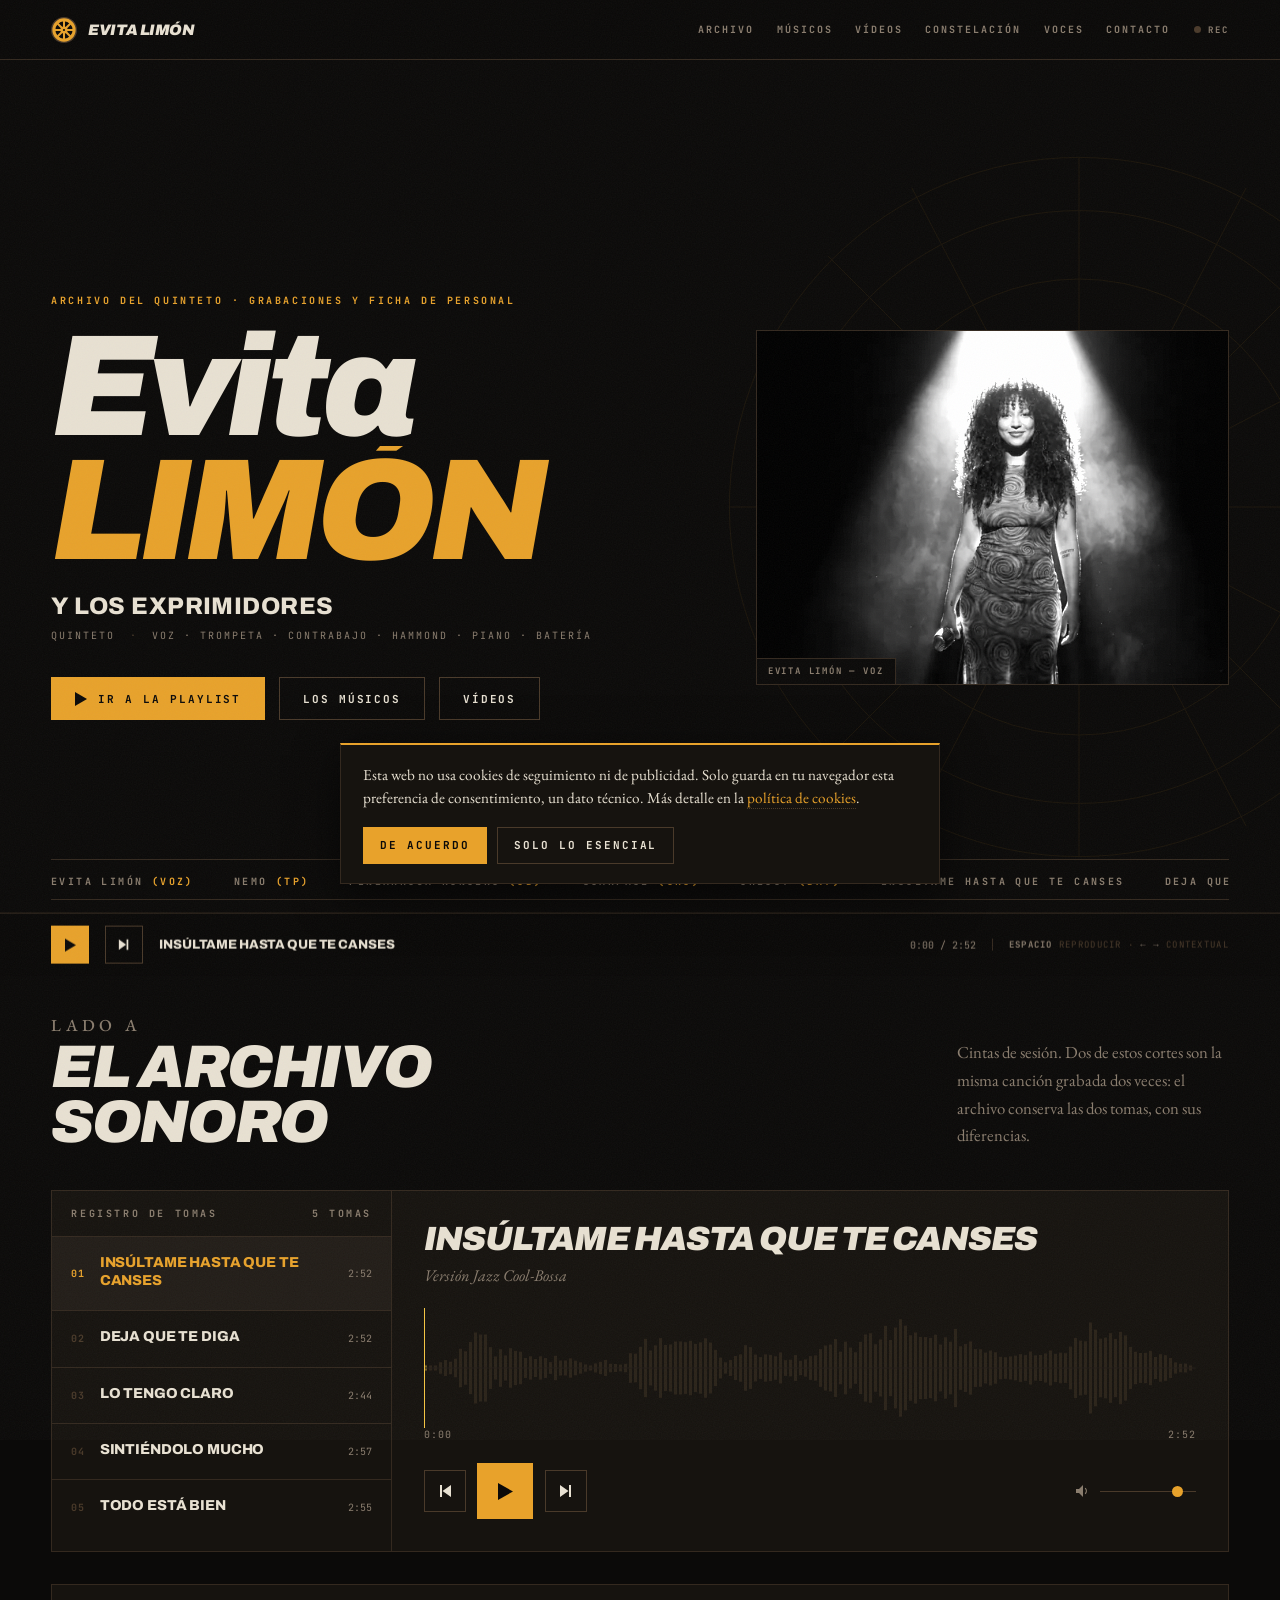
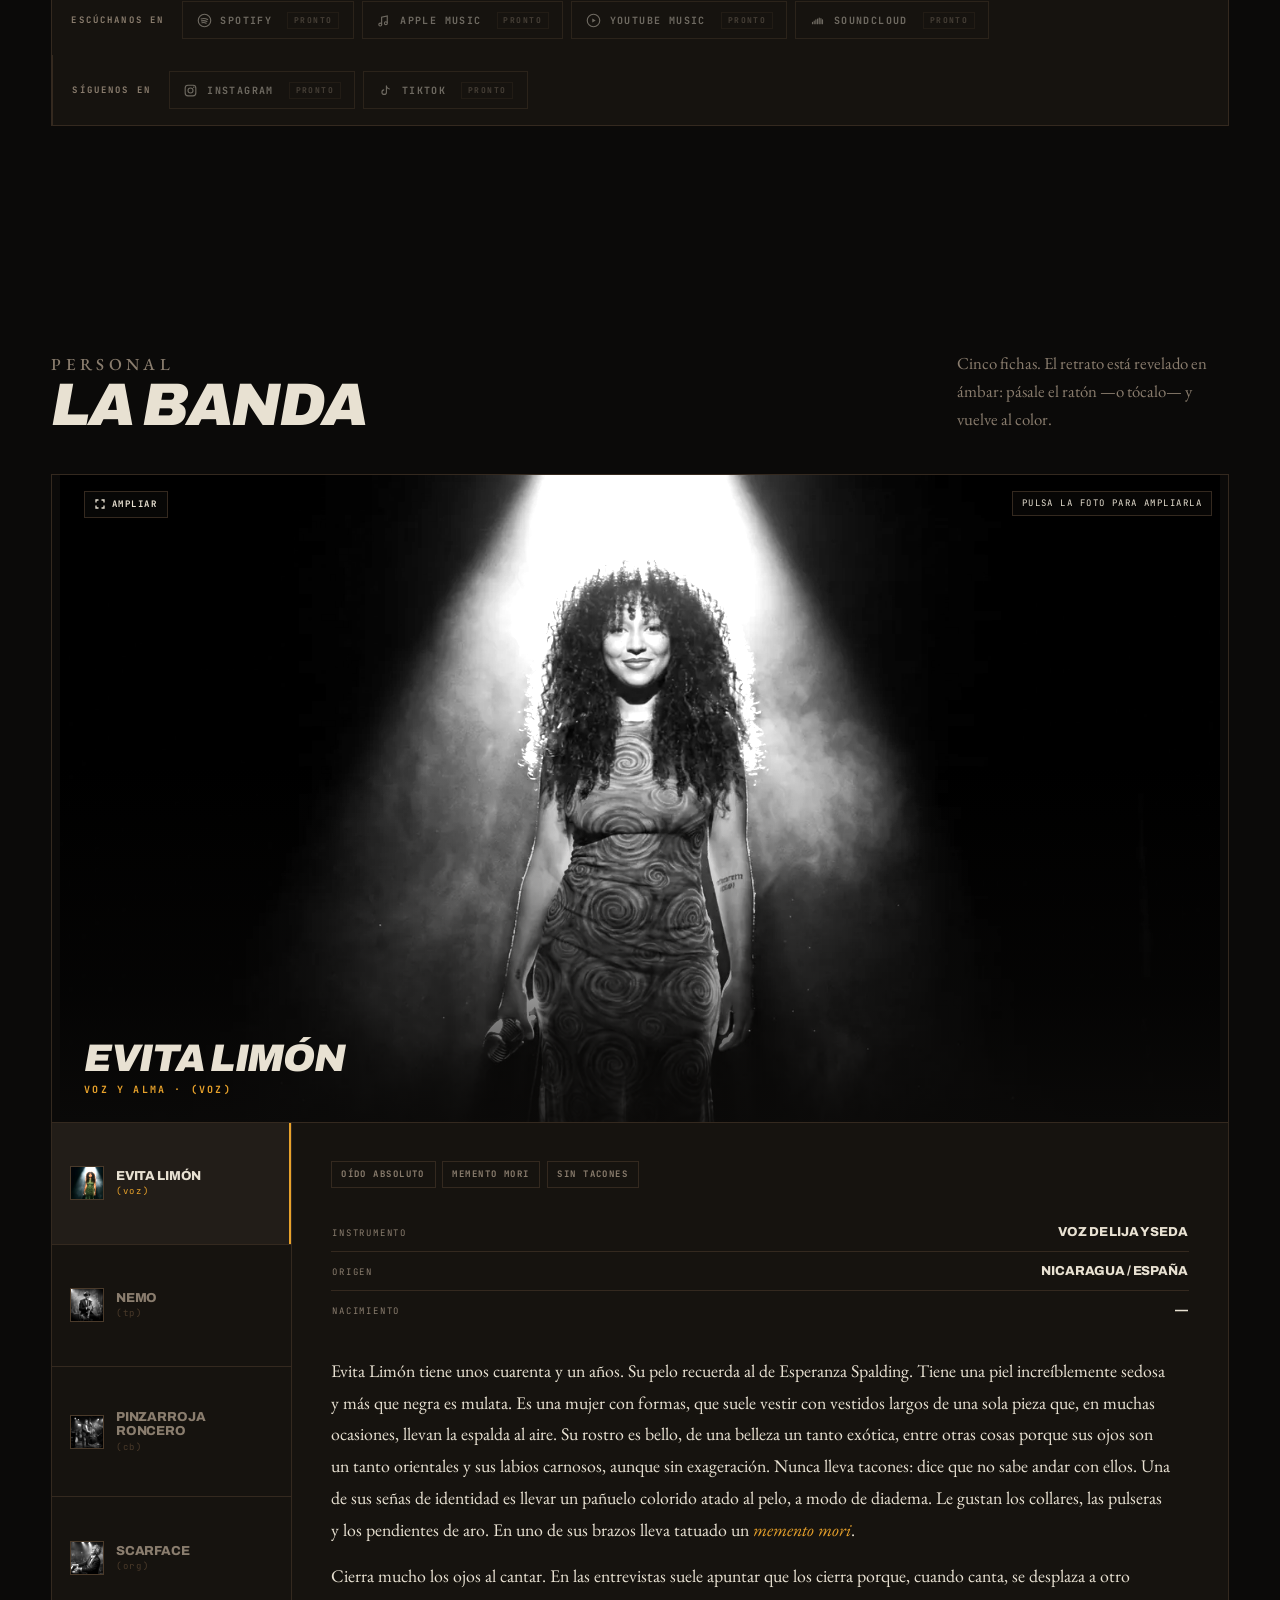
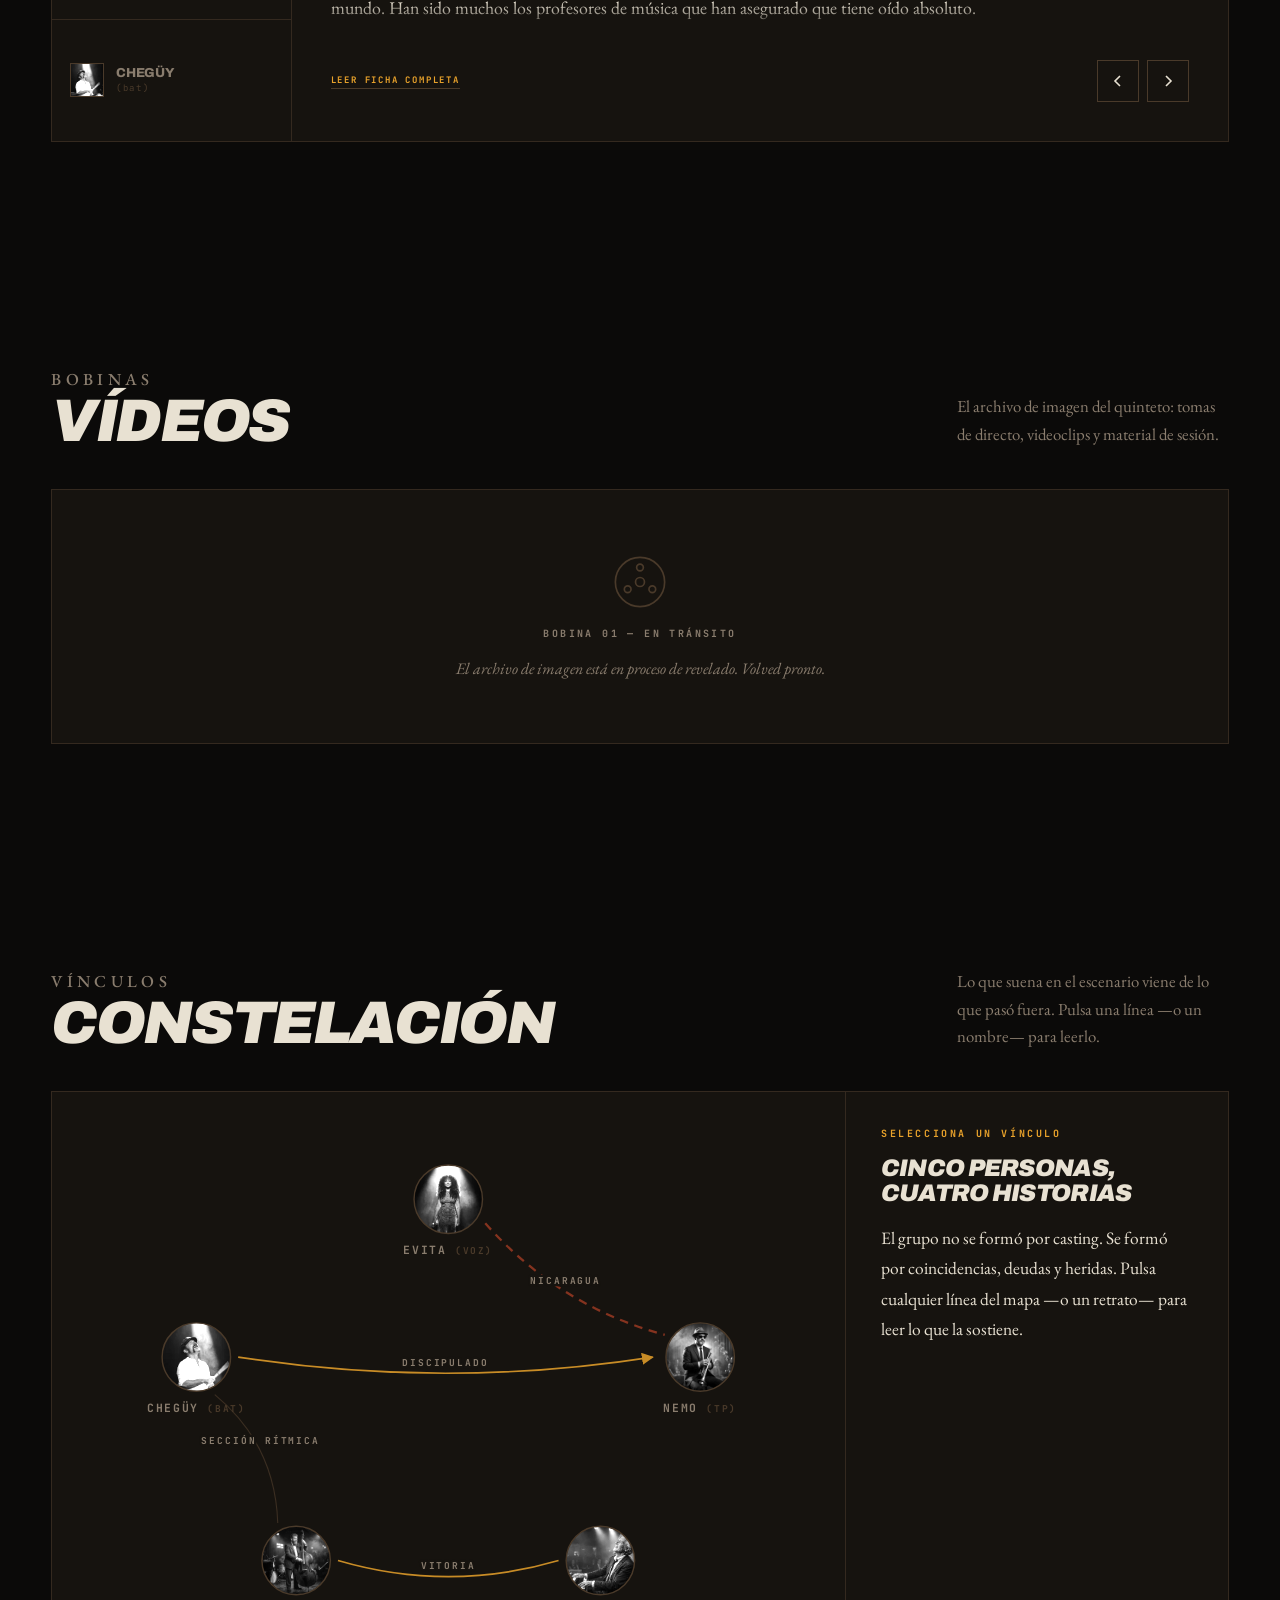
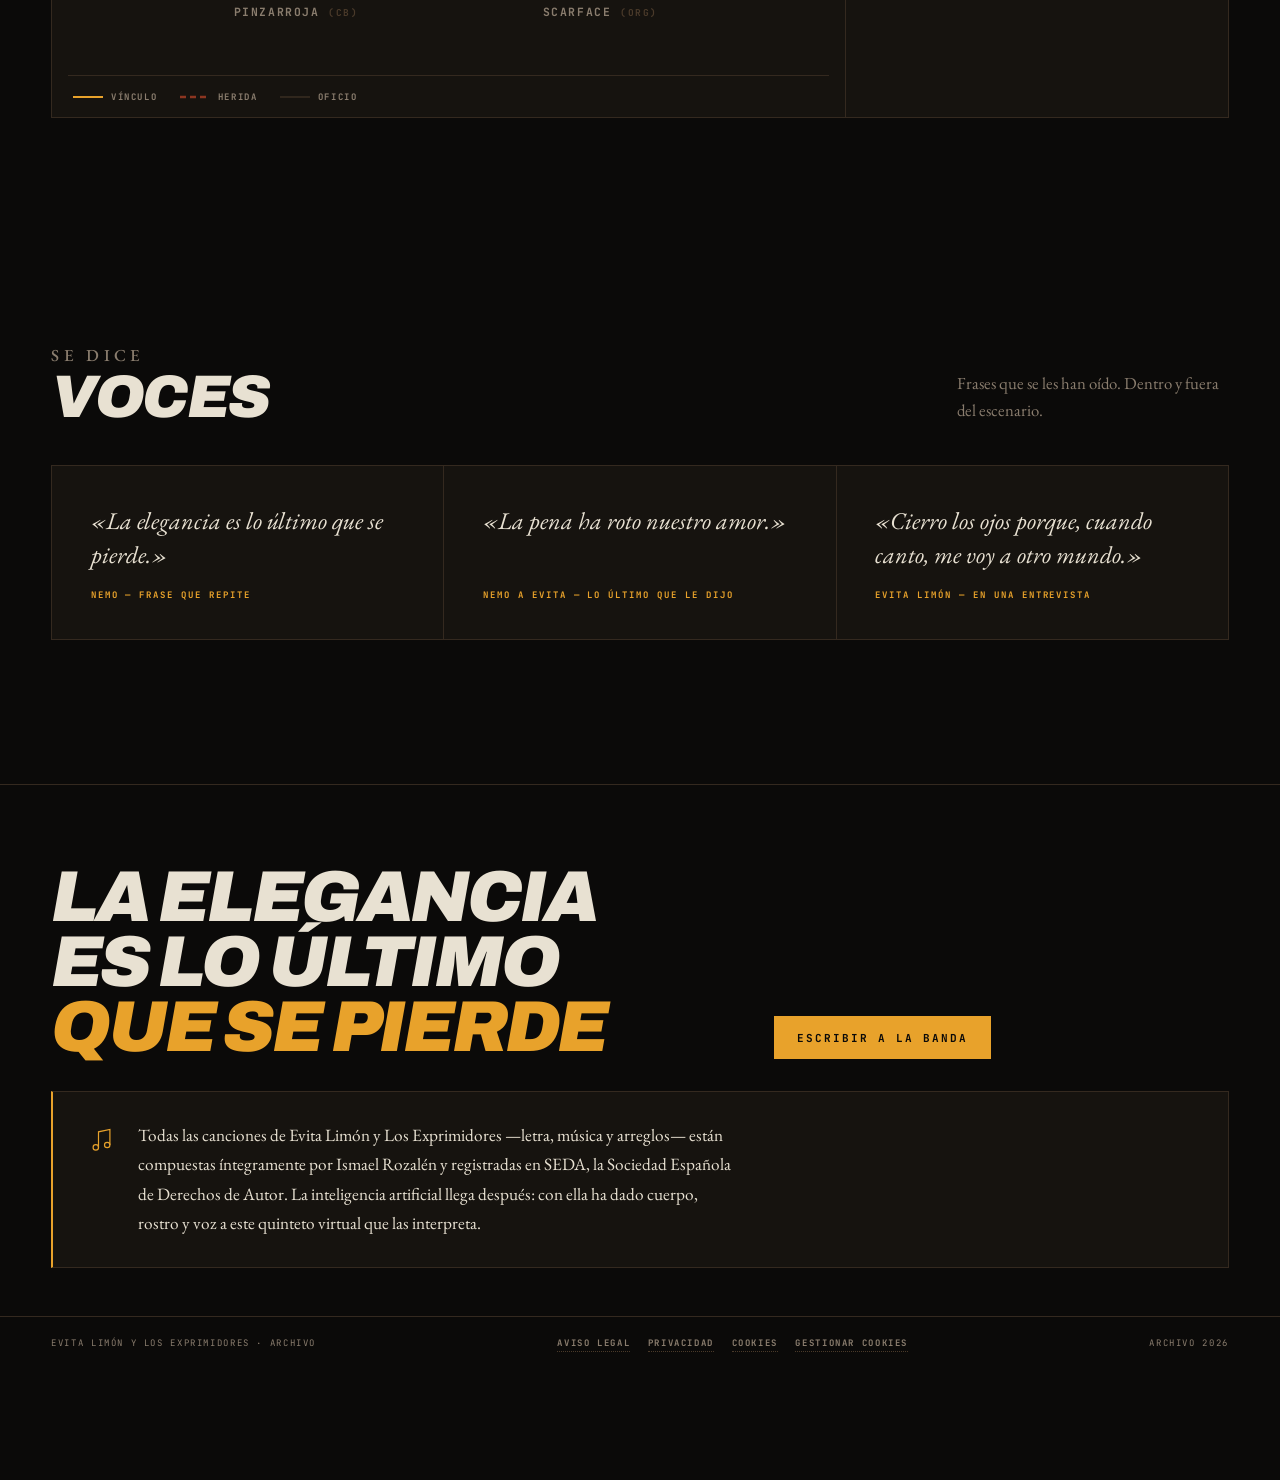
==== commit fd88db9b: "Corregir el visor ampliado: las fotos verticales no se ajustaban a pantalla .lb__stage usaba display" ====
--- a/index.html
+++ b/index.html
@@ -454,7 +454,7 @@
   padding:clamp(1rem,4vw,2.5rem);background:rgba(11,10,9,.97);backdrop-filter:blur(8px);
 }
 .lb[hidden]{display:none}
-.lb__stage{flex:1;min-height:0;display:grid;place-items:center}
+.lb__stage{flex:1;min-height:0;display:flex;align-items:center;justify-content:center;overflow:hidden}
 .lb__stage img{max-width:100%;max-height:100%;object-fit:contain;border:1px solid var(--line)}
 .lb__bar{display:flex;align-items:center;justify-content:center;gap:1.2rem}
 .lb__cap{
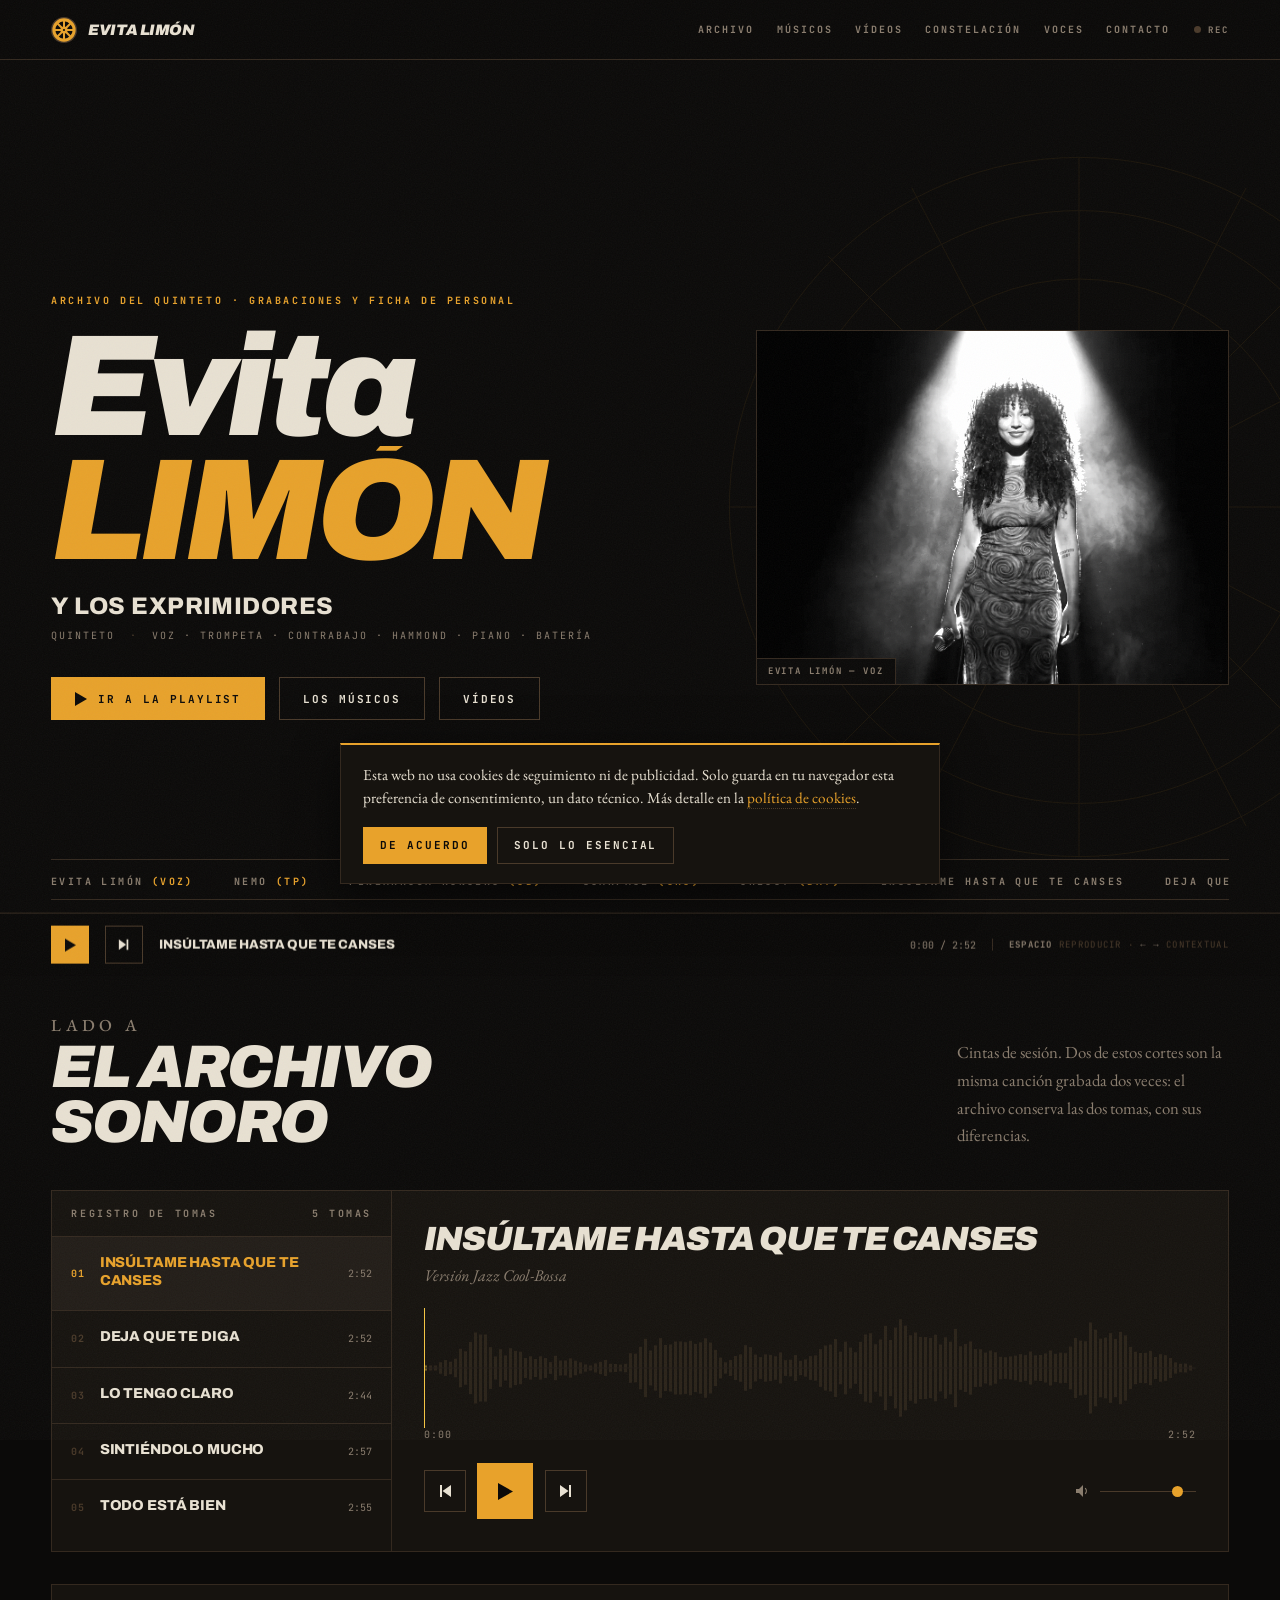
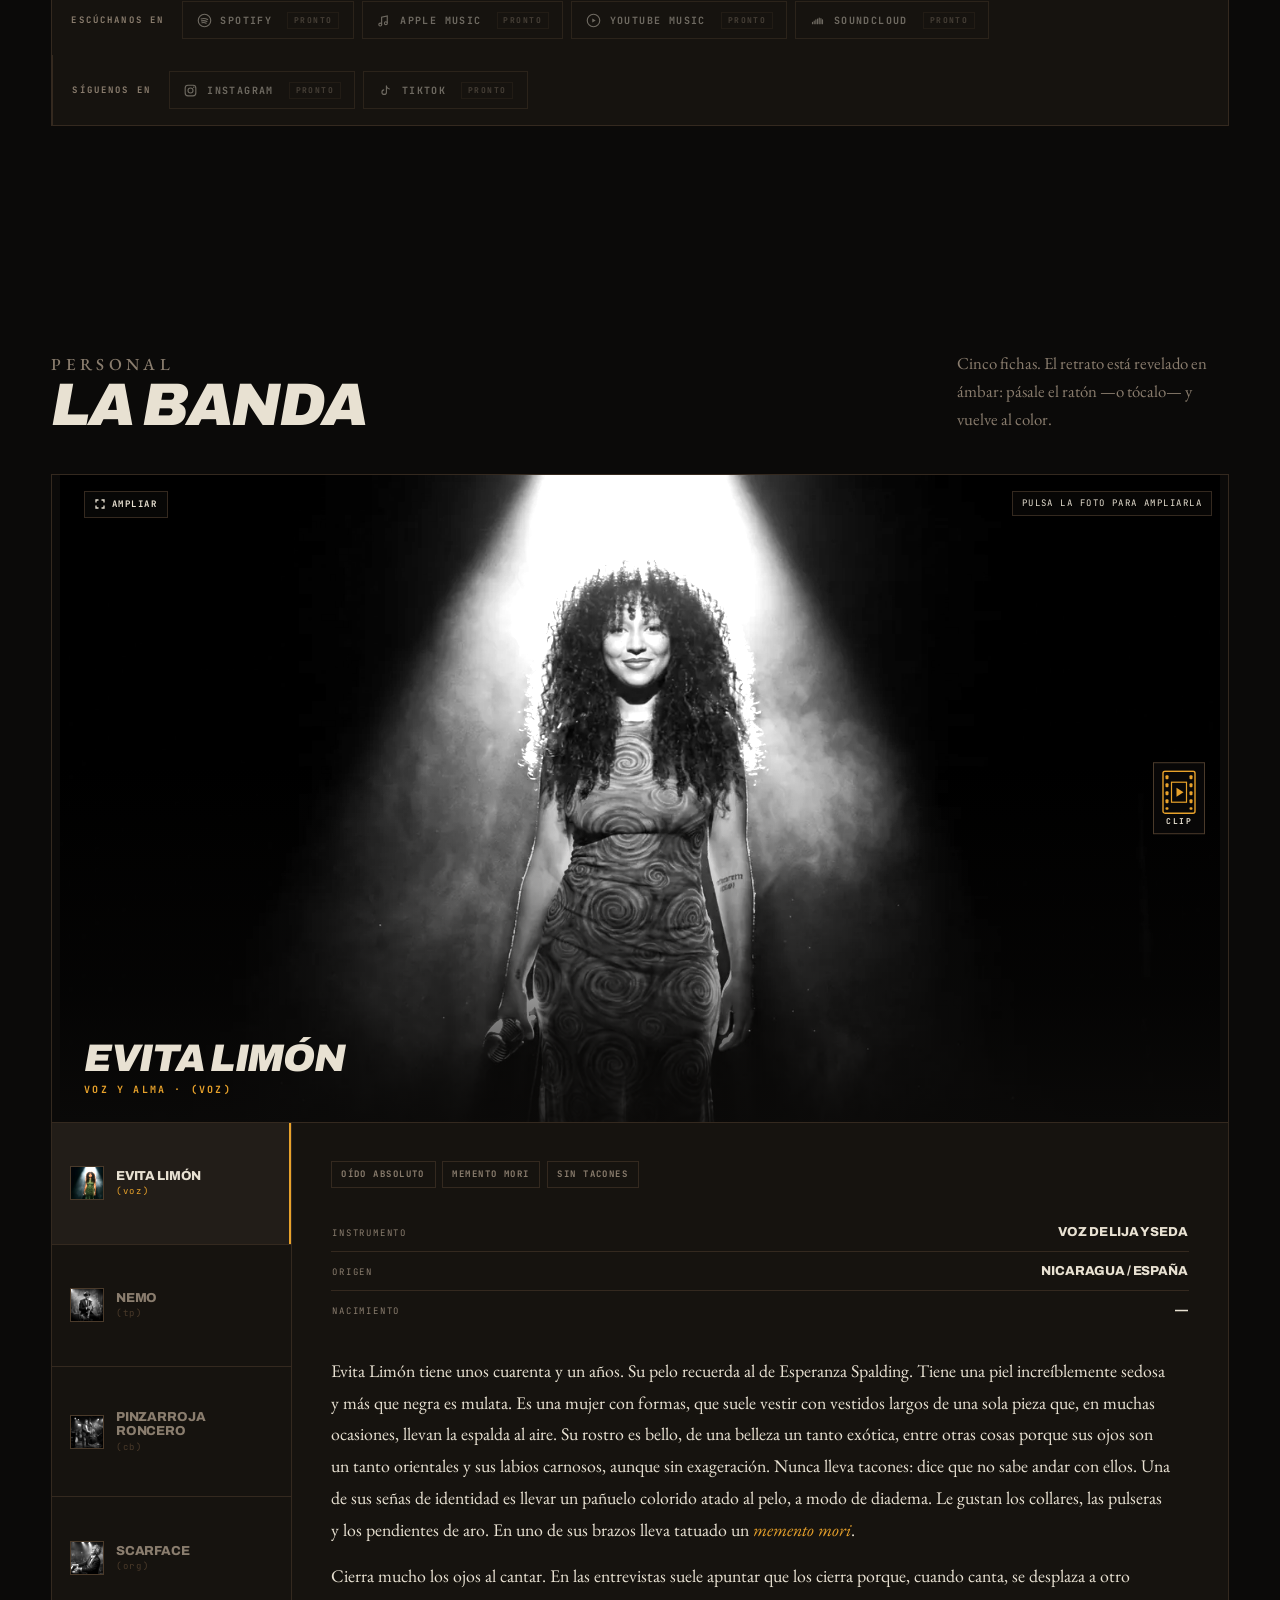
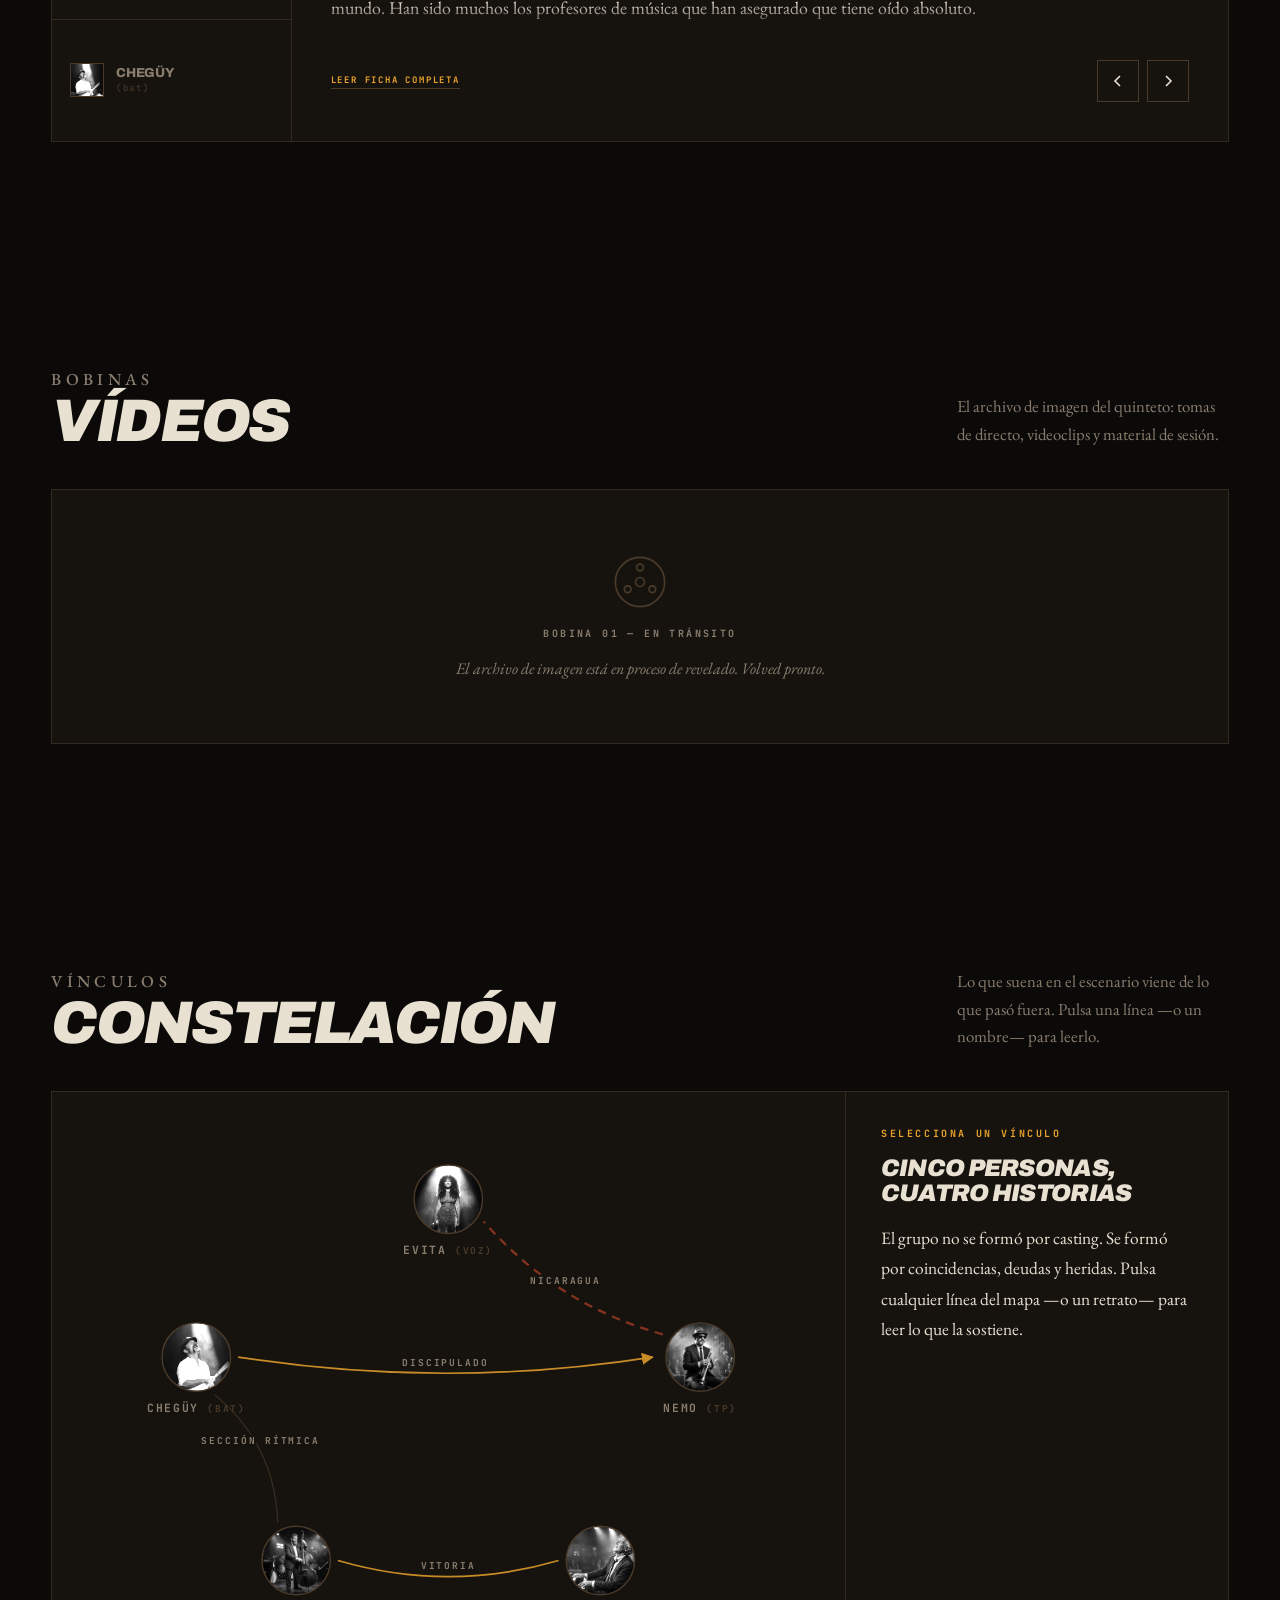
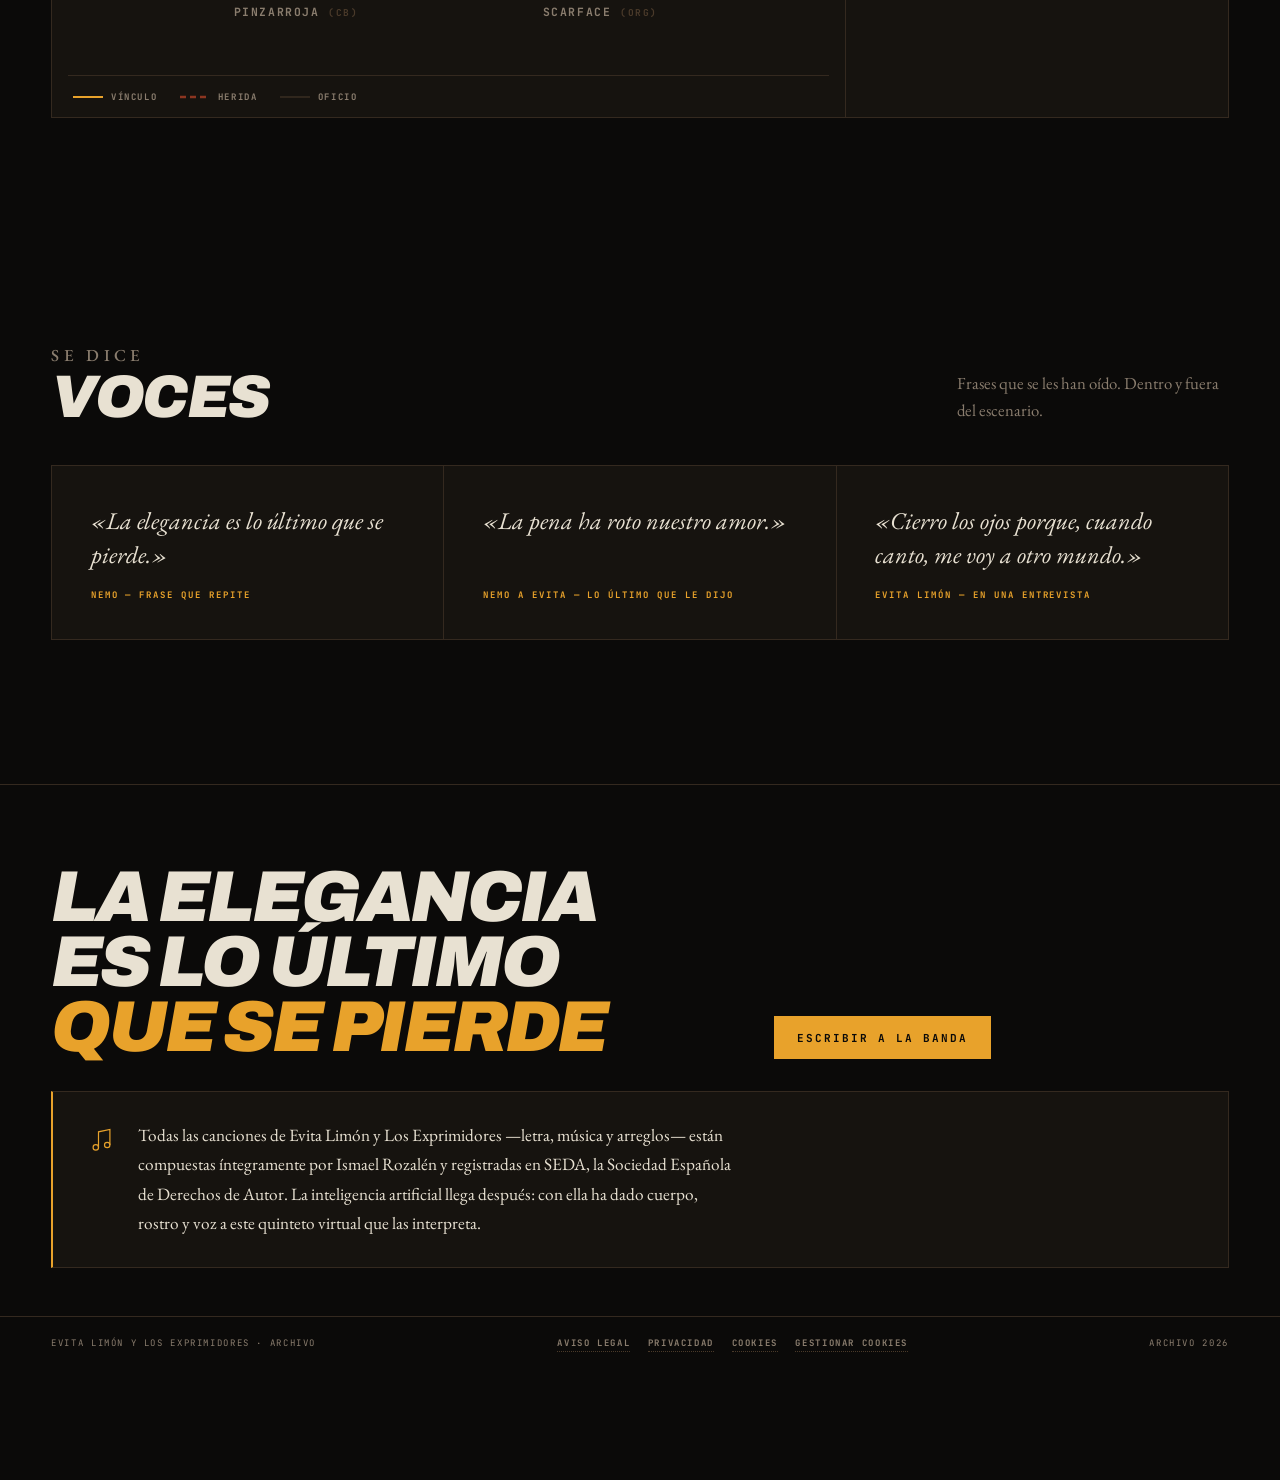
==== commit 690b9599: "Añadir Cloudflare Web Analytics" ====
--- a/index.html
+++ b/index.html
@@ -1835,5 +1835,6 @@
   }, { passive: true });
 }
 </script>
+<!-- Cloudflare Web Analytics --><script type='module' src='https://static.cloudflareinsights.com/beacon.min.js' data-cf-beacon='{"token": "02625b93ca1f4d5c91baa84f04e28334"}'></script><!-- End Cloudflare Web Analytics -->
 </body>
 </html>
